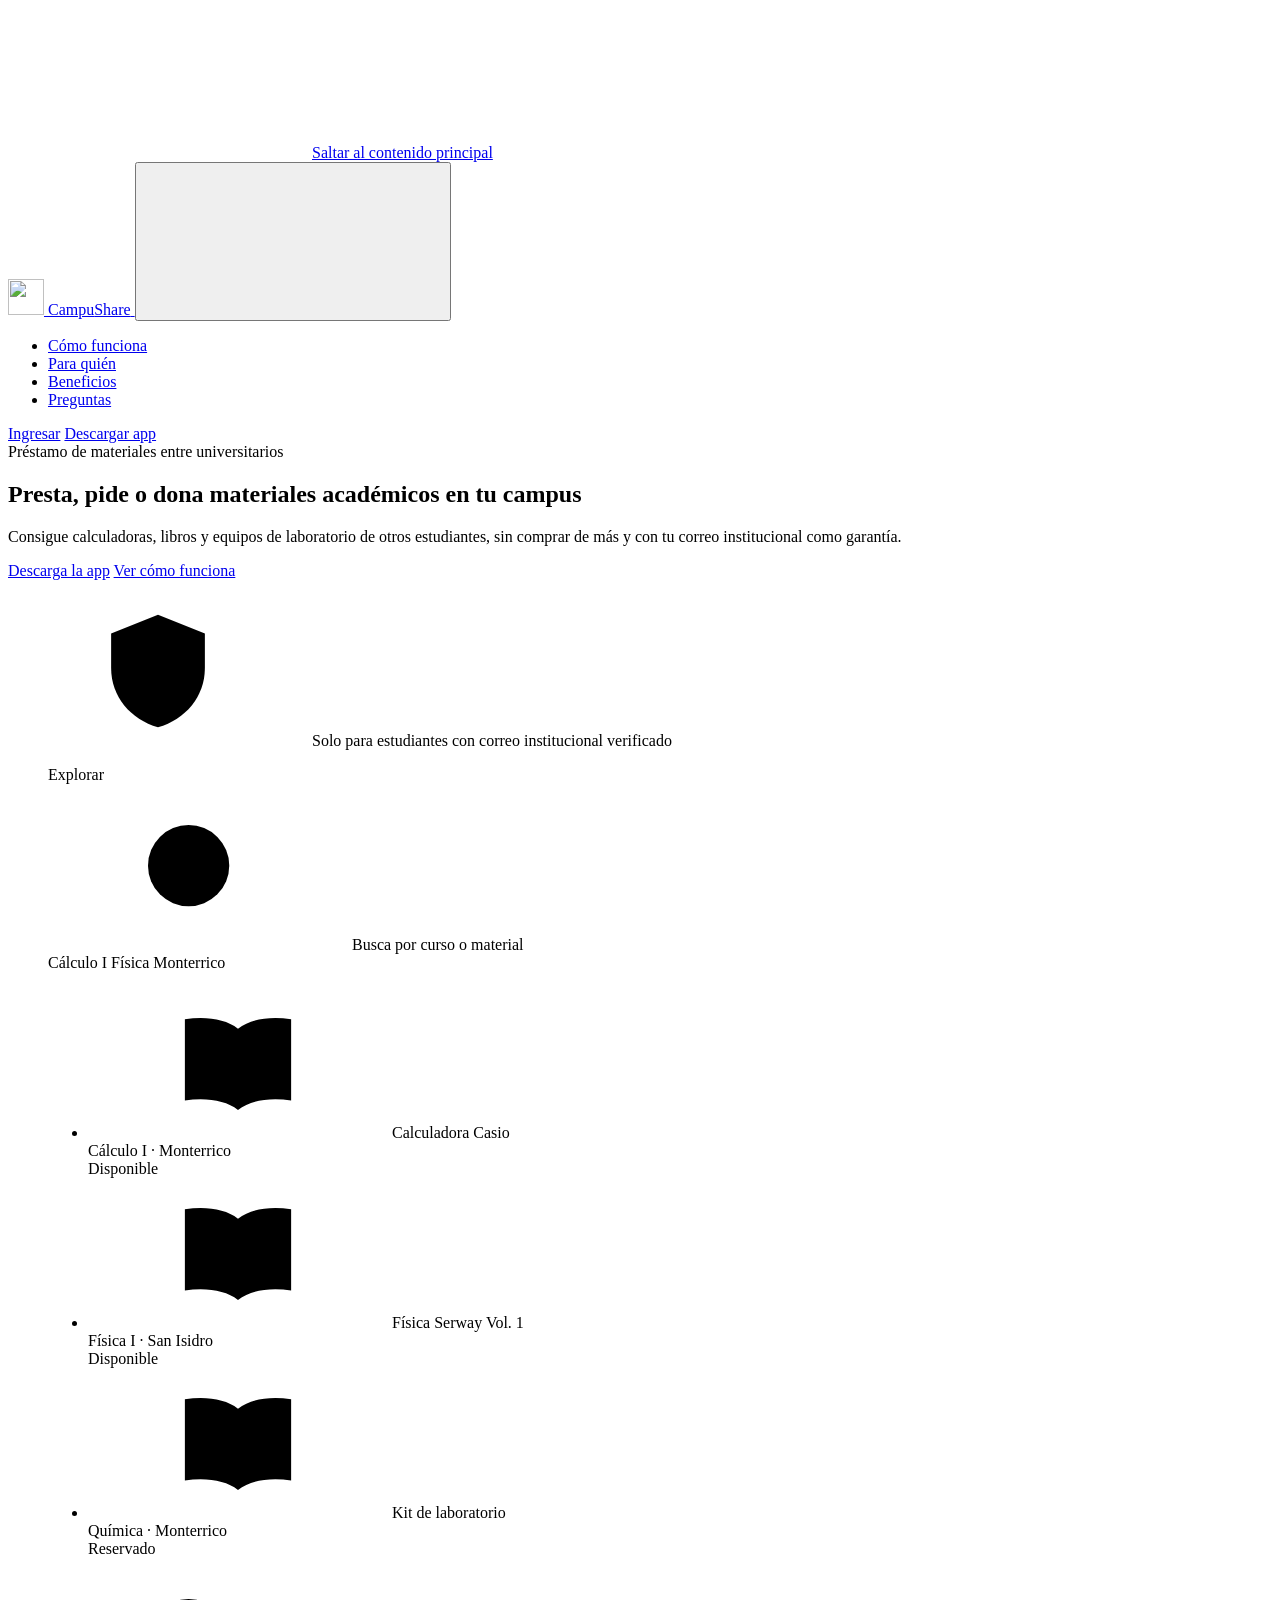
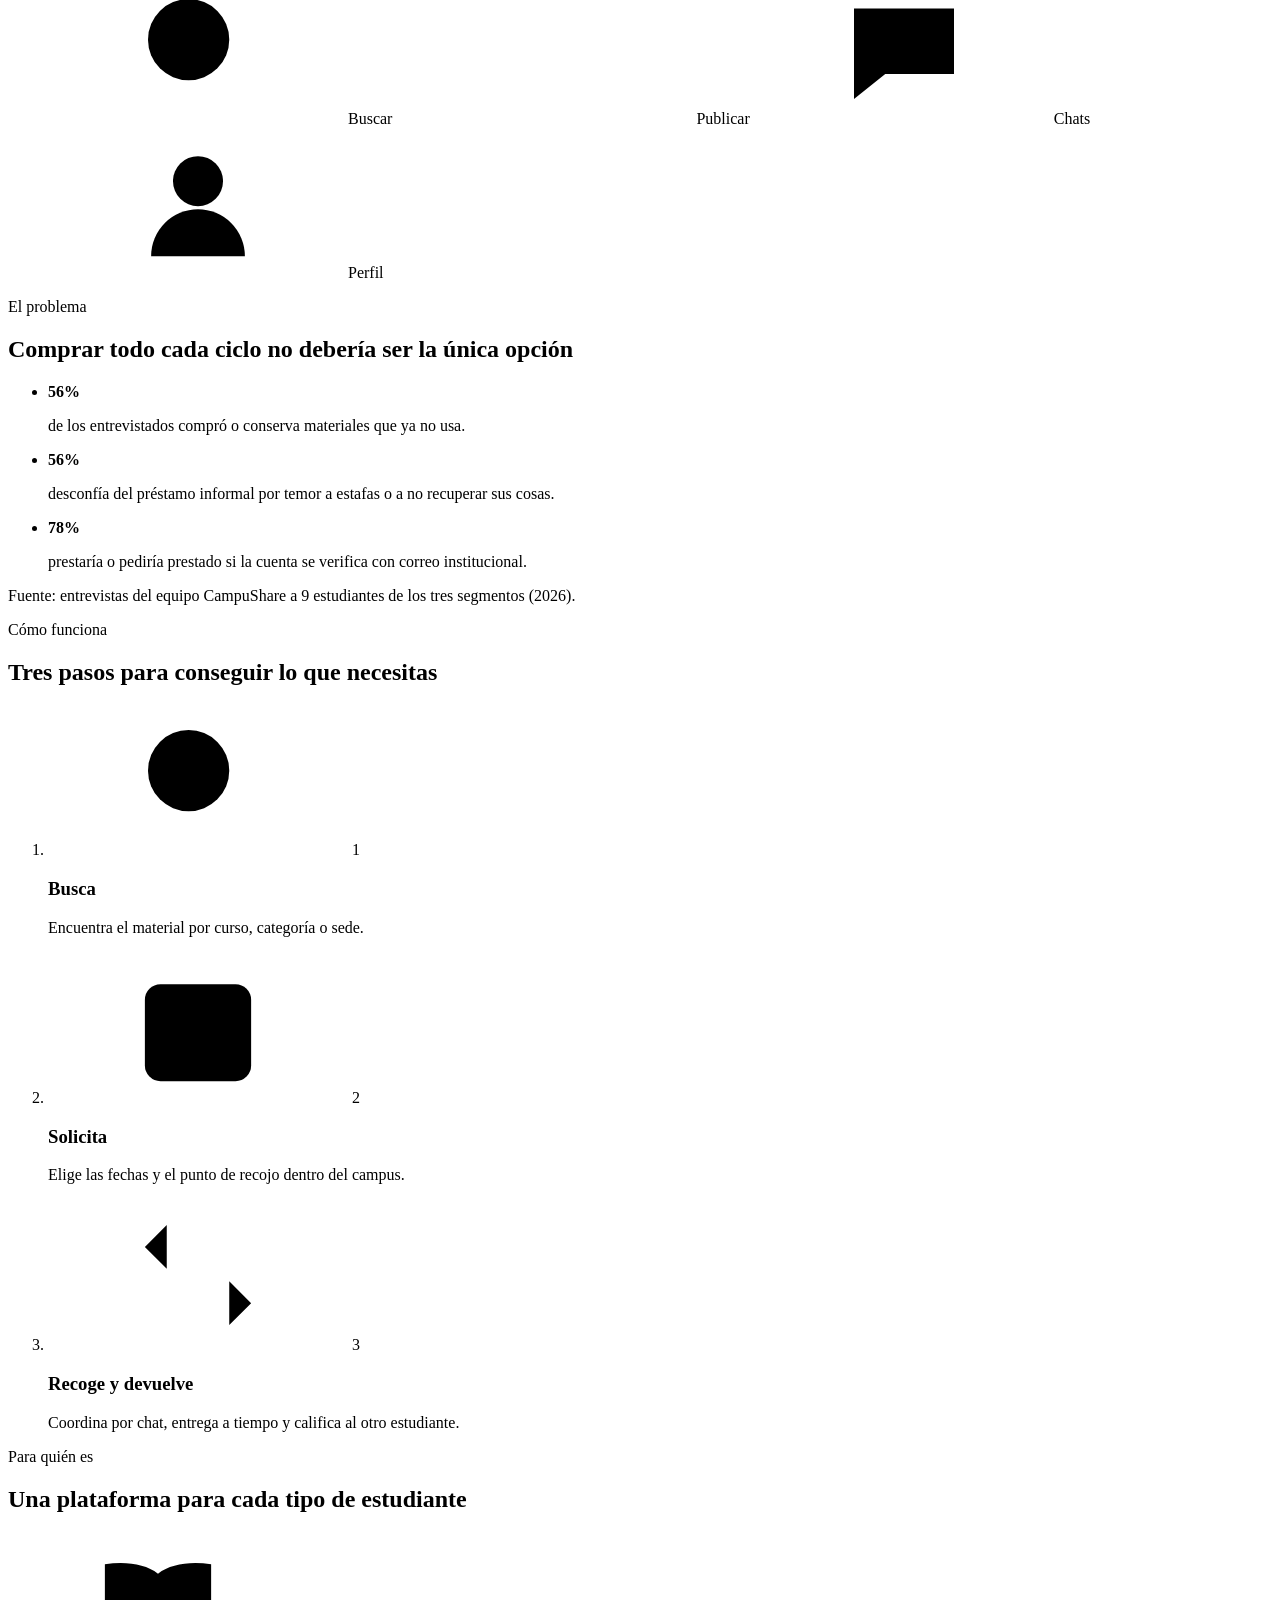
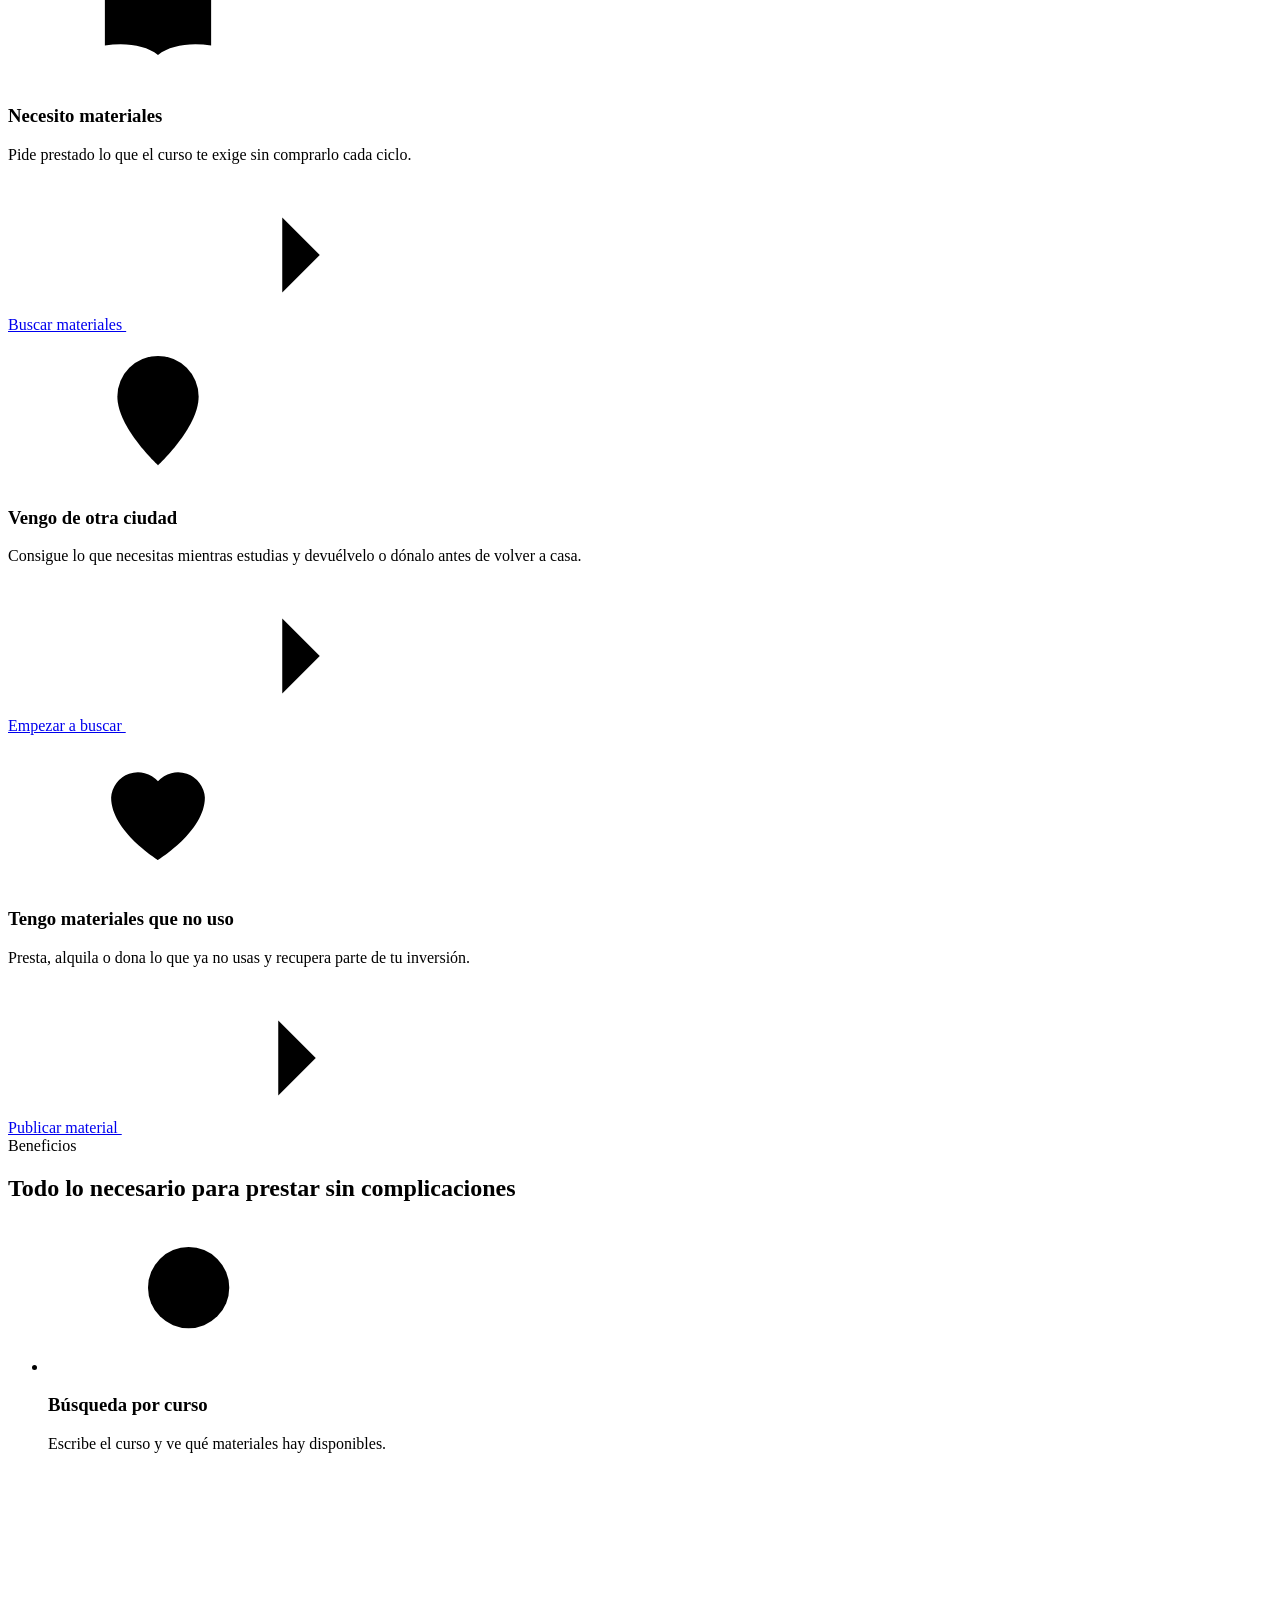
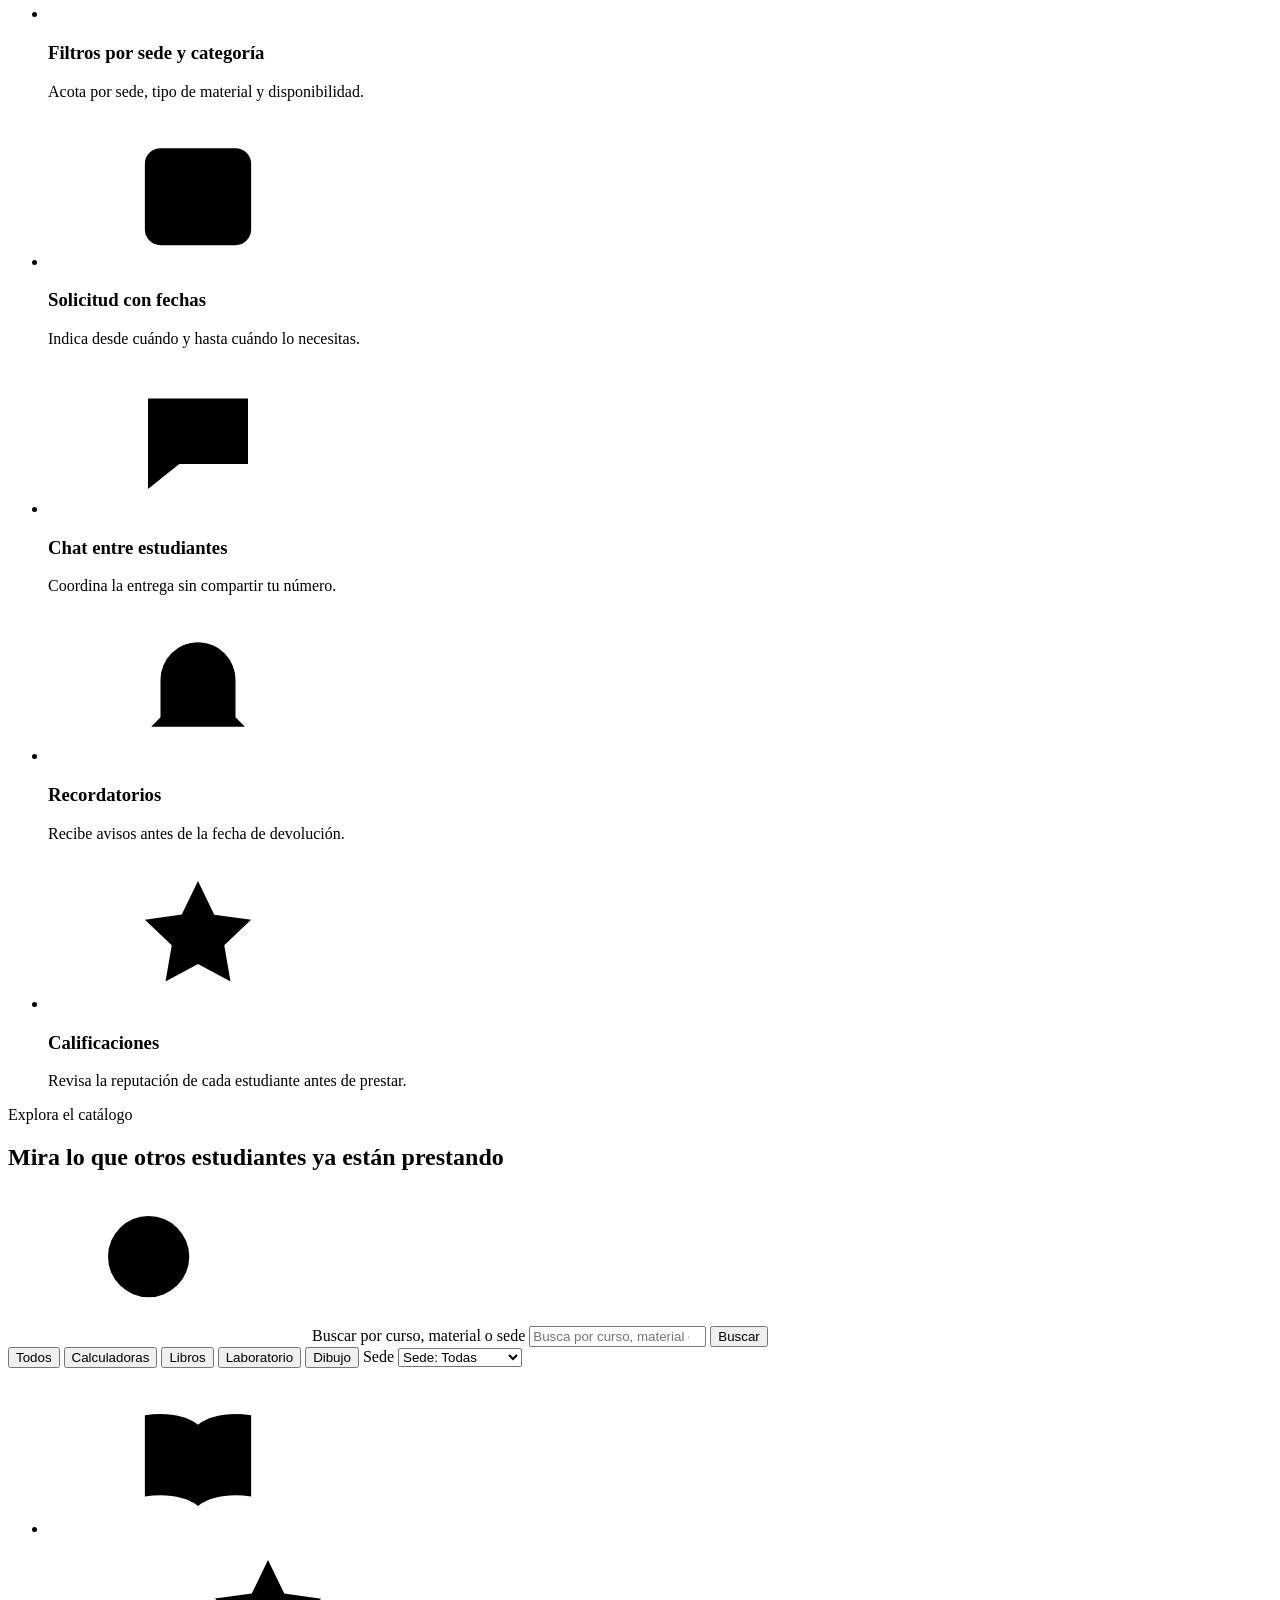
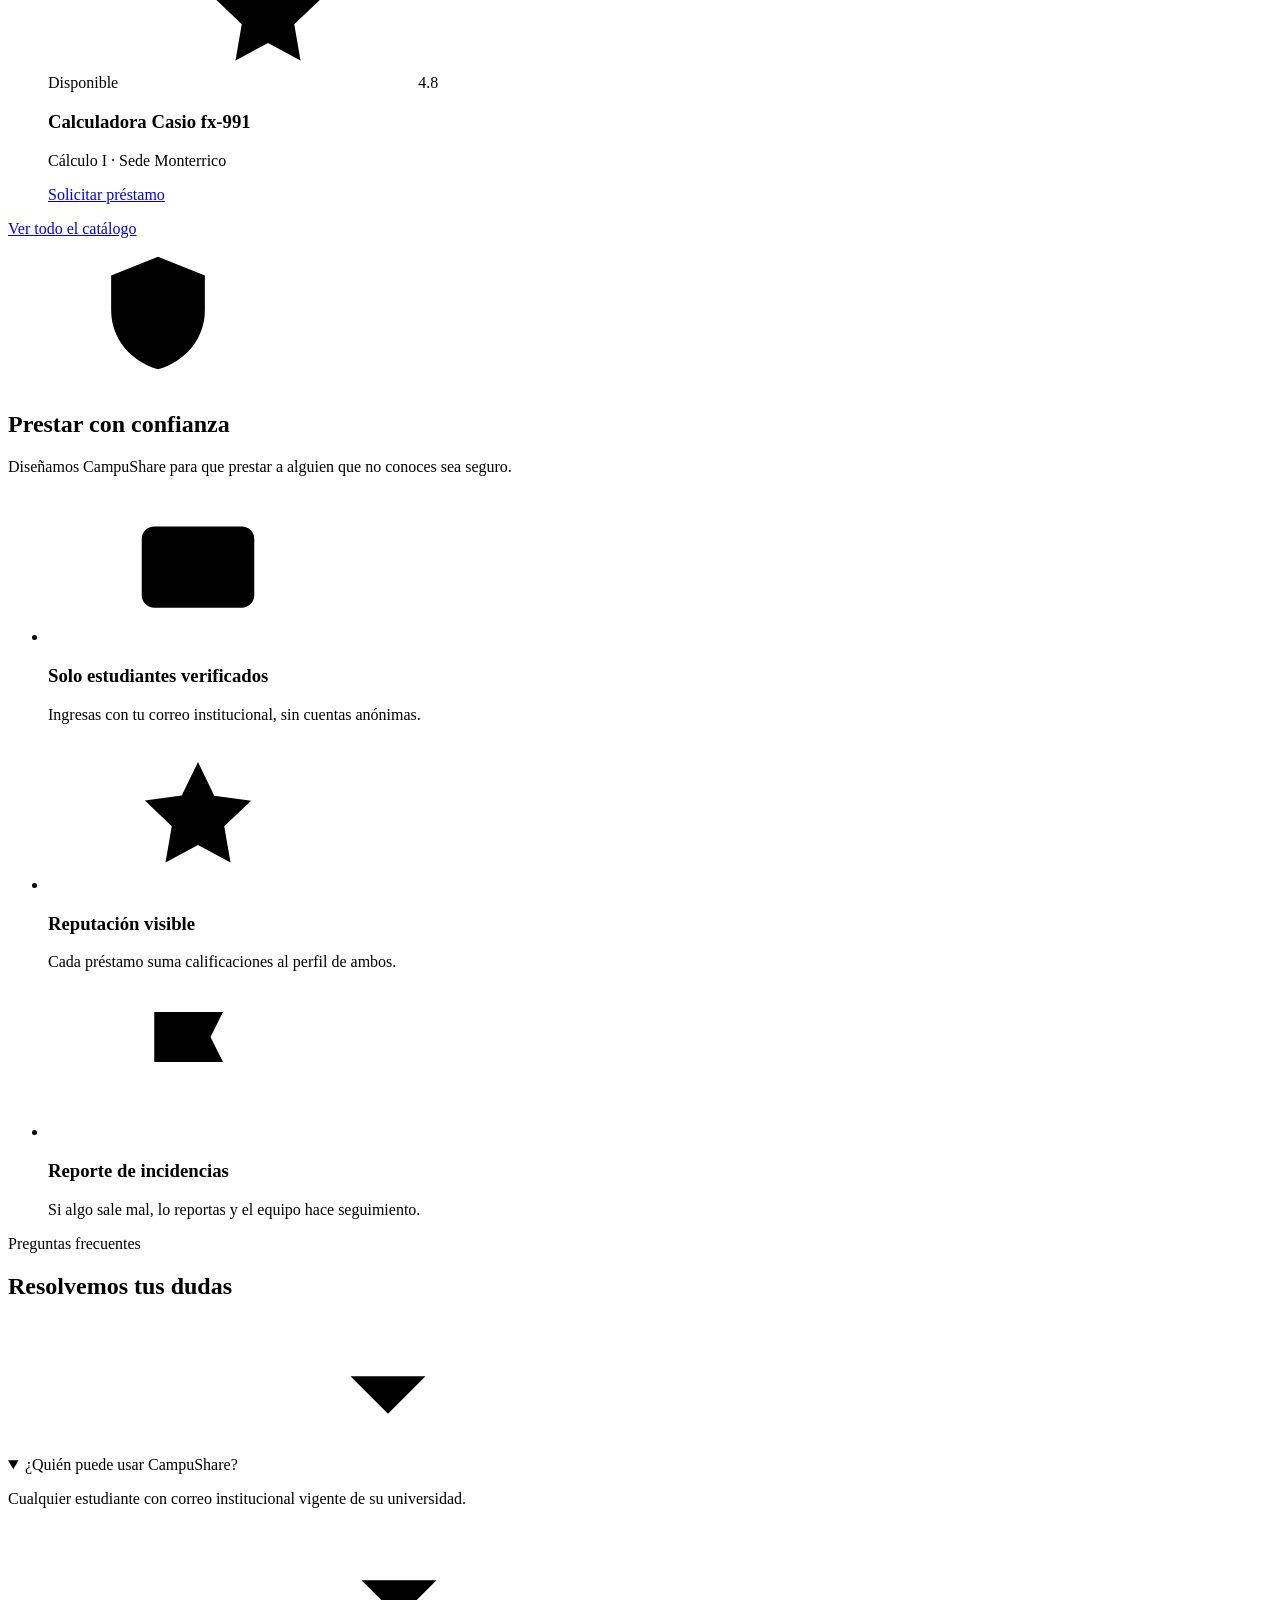
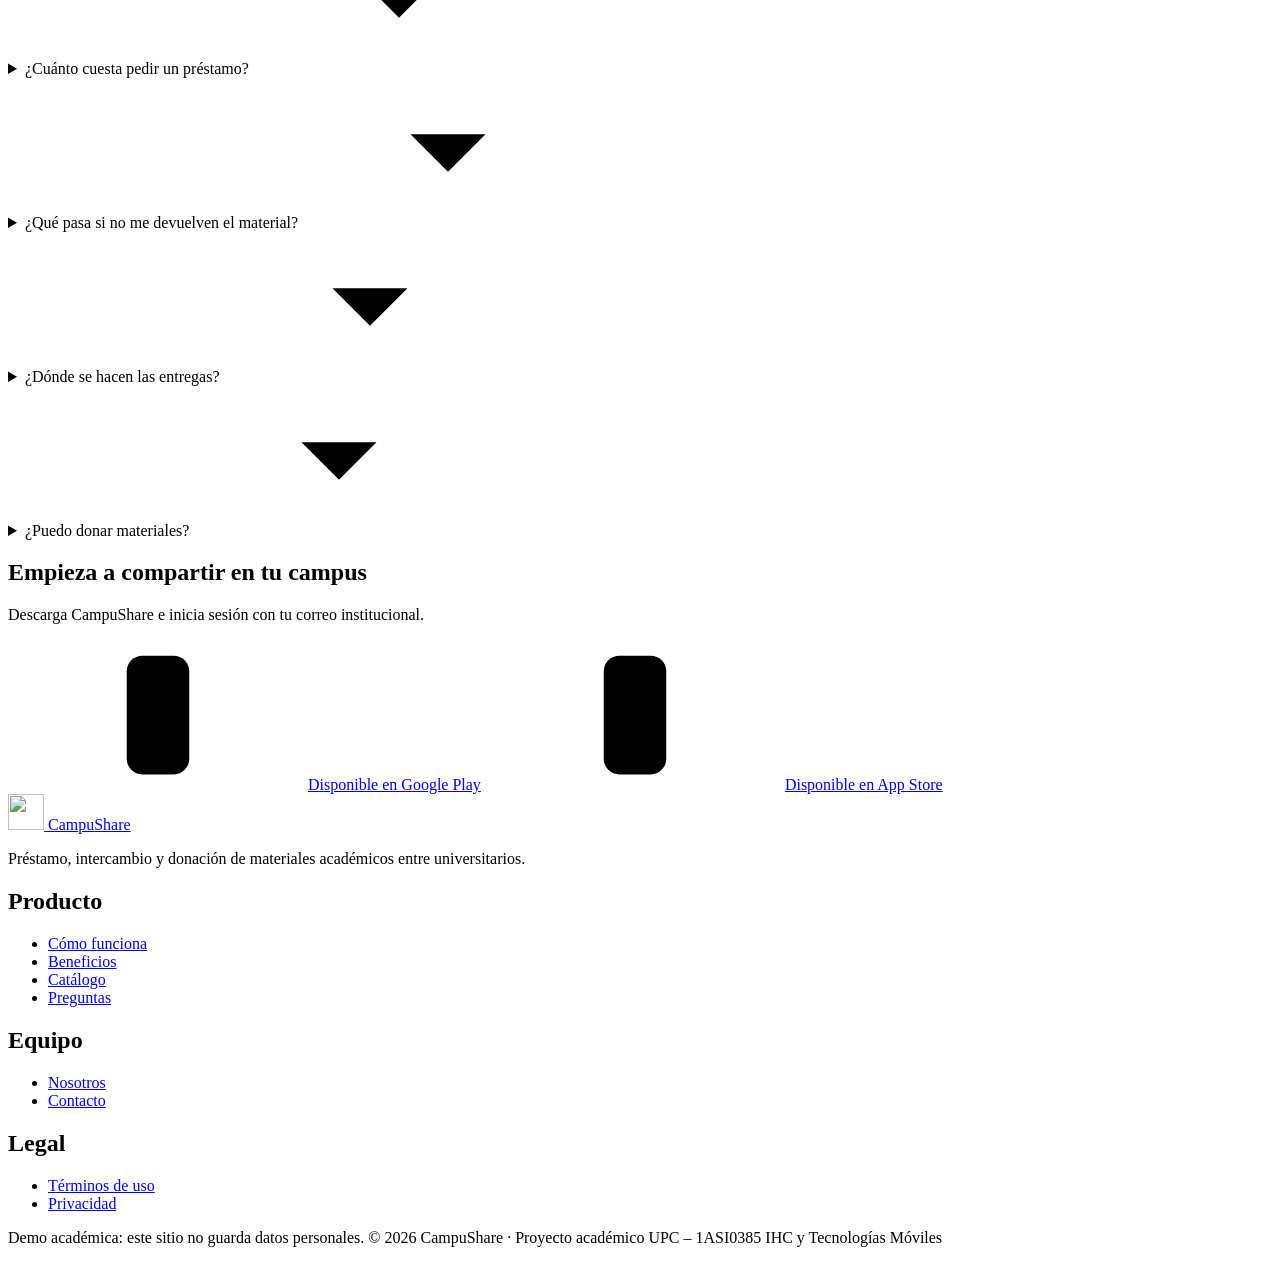
==== index.html @ 2ea63521 "Add files via upload" ====
<!DOCTYPE html>
<html lang="es">
<head>
  <meta charset="UTF-8">
  <meta name="viewport" content="width=device-width, initial-scale=1.0">
  <meta name="description" content="CampuShare: presta, pide o dona materiales académicos entre estudiantes de tu universidad con tu correo institucional como garantía.">
  <meta name="keywords" content="CampuShare, préstamo de materiales, estudiantes, universidad, calculadora, libros, laboratorio">
  <title>CampuShare | Presta, pide o dona materiales en tu campus</title>
  <link rel="icon" type="image/svg+xml" href="assets/img/favicon.svg">
  <link rel="preconnect" href="https://fonts.googleapis.com">
  <link rel="preconnect" href="https://fonts.gstatic.com" crossorigin>
  <link href="https://fonts.googleapis.com/css2?family=Inter:wght@400;500;600&family=Plus+Jakarta+Sans:wght@600;700&family=Poppins:wght@600&display=swap" rel="stylesheet">
  <link rel="stylesheet" href="assets/css/styles.css">
</head>
<body>
  <!-- icons:start --><svg class="icon-sprite" xmlns="http://www.w3.org/2000/svg" aria-hidden="true" focusable="false" fill="none" stroke="currentColor" stroke-width="2" stroke-linecap="round" stroke-linejoin="round"><symbol id="i-search" viewBox="0 0 24 24"><circle cx="10.5" cy="10.5" r="6.5"/><path d="M15.5 15.5 21 21"/></symbol><symbol id="i-filter" viewBox="0 0 24 24"><path d="M4 6h16M7 12h10M10 18h4"/></symbol><symbol id="i-calendar" viewBox="0 0 24 24"><rect x="3.5" y="5" width="17" height="15.5" rx="2.5"/><path d="M3.5 10h17M8 3v4M16 3v4"/></symbol><symbol id="i-chat" viewBox="0 0 24 24"><path d="M4 5.5h16v10.5H9l-5 4z"/></symbol><symbol id="i-bell" viewBox="0 0 24 24"><path d="M6 17V11a6 6 0 0 1 12 0v6l1.5 1.5h-15z"/><path d="M10 21h4"/></symbol><symbol id="i-star" viewBox="0 0 24 24"><path d="M12 3.5l2.6 5.4 5.9.8-4.3 4.1 1 5.8L12 16.8l-5.2 2.8 1-5.8-4.3-4.1 5.9-.8z"/></symbol><symbol id="i-shield" viewBox="0 0 24 24"><path d="M12 3l7.5 3v5.5c0 4.6-3.1 8.2-7.5 9.5-4.4-1.3-7.5-4.9-7.5-9.5V6z"/><path d="M8.5 12l2.5 2.5 4.5-5"/></symbol><symbol id="i-pin" viewBox="0 0 24 24"><path d="M12 21s-6.5-6-6.5-11a6.5 6.5 0 0 1 13 0c0 5-6.5 11-6.5 11z"/><circle cx="12" cy="10" r="2.3"/></symbol><symbol id="i-book" viewBox="0 0 24 24"><path d="M12 6.5C10 5 7 4.5 3.5 5v13c3.5-.5 6.5 0 8.5 1.5 2-1.5 5-2 8.5-1.5V5C17 4.5 14 5 12 6.5z"/><path d="M12 6.5v13"/></symbol><symbol id="i-chevron" viewBox="0 0 24 24"><path d="M6 9l6 6 6-6"/></symbol><symbol id="i-chevron-right" viewBox="0 0 24 24"><path d="M9 6l6 6-6 6"/></symbol><symbol id="i-menu" viewBox="0 0 24 24"><path d="M4 7h16M4 12h16M4 17h16"/></symbol><symbol id="i-plus" viewBox="0 0 24 24"><path d="M12 5v14M5 12h14"/></symbol><symbol id="i-user" viewBox="0 0 24 24"><circle cx="12" cy="8.5" r="4"/><path d="M4.5 20.5a7.5 7.5 0 0 1 15 0"/></symbol><symbol id="i-mail" viewBox="0 0 24 24"><rect x="3" y="5.5" width="18" height="13" rx="2"/><path d="M3.5 7l8.5 6 8.5-6"/></symbol><symbol id="i-flag" viewBox="0 0 24 24"><path d="M5 21V4M5 4h11l-2 4 2 4H5"/></symbol><symbol id="i-swap" viewBox="0 0 24 24"><path d="M7 4 3.5 7.5 7 11M3.5 7.5H17M17 13l3.5 3.5L17 20M20.5 16.5H7"/></symbol><symbol id="i-heart" viewBox="0 0 24 24"><path d="M12 20s-7.5-4.6-7.5-10A4.3 4.3 0 0 1 12 7.4 4.3 4.3 0 0 1 19.5 10c0 5.4-7.5 10-7.5 10z"/></symbol><symbol id="i-arrow" viewBox="0 0 24 24"><path d="M5 12h14M13 6l6 6-6 6"/></symbol><symbol id="i-check" viewBox="0 0 24 24"><path d="M5 12.5l4.5 4.5L19 7.5"/></symbol><symbol id="i-close" viewBox="0 0 24 24"><path d="M6 6l12 12M18 6L6 18"/></symbol><symbol id="i-send" viewBox="0 0 24 24"><path d="M4.5 12 20 4.5 15.5 19.5 12 13z"/><path d="M12 13 20 4.5"/></symbol><symbol id="i-camera" viewBox="0 0 24 24"><rect x="3" y="7" width="18" height="13" rx="2.5"/><circle cx="12" cy="13.5" r="3.5"/><path d="M8.5 7 10 4.5h4L15.5 7"/></symbol><symbol id="i-clock" viewBox="0 0 24 24"><circle cx="12" cy="12" r="8.5"/><path d="M12 7.5V12l3 2"/></symbol><symbol id="i-info" viewBox="0 0 24 24"><circle cx="12" cy="12" r="8.5"/><path d="M12 11v5M12 8h.01"/></symbol><symbol id="i-block" viewBox="0 0 24 24"><circle cx="12" cy="12" r="8.5"/><path d="M6 6l12 12"/></symbol><symbol id="i-edit" viewBox="0 0 24 24"><path d="M5 19h3.5L18.5 9 15 5.5 5 15.5z"/></symbol><symbol id="i-pause" viewBox="0 0 24 24"><path d="M9 6v12M15 6v12"/></symbol><symbol id="i-play" viewBox="0 0 24 24"><path d="M8 5.5v13l10-6.5z"/></symbol><symbol id="i-trash" viewBox="0 0 24 24"><path d="M5 7h14M10 7V5h4v2M7 7l1 12h8l1-12"/></symbol><symbol id="i-key" viewBox="0 0 24 24"><circle cx="8" cy="12" r="3.5"/><path d="M11.5 12H20M17 12v3"/></symbol><symbol id="i-photo" viewBox="0 0 24 24"><rect x="4" y="5" width="16" height="14" rx="2"/><path d="M4 16l4.5-4.5 4 4 2.5-2.5L20 18"/><circle cx="15.5" cy="9.5" r="1.5"/></symbol><symbol id="i-eye" viewBox="0 0 24 24"><path d="M2.5 12S6 5.5 12 5.5 21.5 12 21.5 12 18 18.5 12 18.5 2.5 12 2.5 12z"/><circle cx="12" cy="12" r="3"/></symbol><symbol id="i-back" viewBox="0 0 24 24"><path d="M19 12H5M11 6l-6 6 6 6"/></symbol><symbol id="i-lock" viewBox="0 0 24 24"><rect x="5" y="10.5" width="14" height="10" rx="2"/><path d="M8 10.5V8a4 4 0 0 1 8 0v2.5"/></symbol><symbol id="i-alert" viewBox="0 0 24 24"><circle cx="12" cy="12" r="8.5"/><path d="M12 7.5v5.5M12 16.2h.01"/></symbol><symbol id="i-logout" viewBox="0 0 24 24"><path d="M10 5H5v14h5M14 8l4 4-4 4M18 12H9"/></symbol><symbol id="i-phone" viewBox="0 0 24 24"><rect x="7" y="2.5" width="10" height="19" rx="2.5"/><path d="M11 18.5h2"/></symbol><symbol id="i-home" viewBox="0 0 24 24"><path d="M4 11 12 4.5 20 11v9h-5.5v-5.5h-5V20H4z"/></symbol></svg><!-- icons:end -->
  <a class="skip-link" href="#main-content">Saltar al contenido principal</a>

  <!-- 01 Header / Navigation -->
  <header class="site-header">
    <div class="container site-header__inner">
      <a class="logo" href="index.html" aria-label="CampuShare, ir al inicio">
        <img src="assets/img/isotipo.svg" alt="" width="36" height="36">
        <span>Campu<span class="logo__accent">Share</span></span>
      </a>

      <button class="menu-toggle" type="button" aria-expanded="false" aria-controls="site-nav" aria-label="Abrir menú de navegación">
        <svg class="icon" aria-hidden="true"><use href="#i-menu"></use></svg>
      </button>

      <nav class="site-nav" id="site-nav" aria-label="Navegación principal">
        <ul class="site-nav__list">
          <li><a class="site-nav__link" href="#how-it-works">Cómo funciona</a></li>
          <li><a class="site-nav__link" href="#audience">Para quién</a></li>
          <li><a class="site-nav__link" href="#benefits">Beneficios</a></li>
          <li><a class="site-nav__link" href="#faq">Preguntas</a></li>
        </ul>
        <div class="site-nav__actions">
          <a class="btn btn--ghost" href="login.html">Ingresar</a>
          <a class="btn btn--cta" href="#download">Descargar app</a>
        </div>
      </nav>
    </div>
  </header>

  <main id="main-content">
    <!-- 02 Hero / Value proposition -->
    <section class="hero" aria-labelledby="hero-title">
      <div class="container hero__inner">
        <div class="hero__content">
          <span class="eyebrow eyebrow--pill">Préstamo de materiales entre universitarios</span>
          <h1 class="hero__title" id="hero-title">Presta, pide o dona materiales académicos en tu campus</h1>
          <p class="hero__lead">Consigue calculadoras, libros y equipos de laboratorio de otros estudiantes, sin comprar de más y con tu correo institucional como garantía.</p>
          <div class="hero__actions">
            <a class="btn btn--cta btn--lg" href="#download">Descarga la app</a>
            <a class="btn btn--secondary btn--lg" href="#how-it-works">Ver cómo funciona</a>
          </div>
          <p class="hero__note">
            <svg class="icon" aria-hidden="true"><use href="#i-shield"></use></svg>
            Solo para estudiantes con correo institucional verificado
          </p>
        </div>

        <div class="hero__visual">
          <figure class="phone" aria-label="Vista previa de la pantalla Explorar de la app CampuShare">
            <div class="phone__screen">
              <p class="phone__title">Explorar</p>
              <div class="phone__search">
                <svg class="icon" aria-hidden="true"><use href="#i-search"></use></svg>
                Busca por curso o material
              </div>
              <div class="phone__chips" aria-hidden="true">
                <span class="phone__chip phone__chip--active">Cálculo I</span>
                <span class="phone__chip">Física</span>
                <span class="phone__chip">Monterrico</span>
              </div>
              <ul class="phone__list">
                <li class="phone__item">
                  <span class="phone__thumb"><svg class="icon" aria-hidden="true"><use href="#i-book"></use></svg></span>
                  <span>
                    <span class="phone__item-title">Calculadora Casio</span><br>
                    <span class="phone__item-meta">Cálculo I · Monterrico</span><br>
                    <span class="badge badge--ok">Disponible</span>
                  </span>
                </li>
                <li class="phone__item">
                  <span class="phone__thumb"><svg class="icon" aria-hidden="true"><use href="#i-book"></use></svg></span>
                  <span>
                    <span class="phone__item-title">Física Serway Vol. 1</span><br>
                    <span class="phone__item-meta">Física I · San Isidro</span><br>
                    <span class="badge badge--ok">Disponible</span>
                  </span>
                </li>
                <li class="phone__item">
                  <span class="phone__thumb"><svg class="icon" aria-hidden="true"><use href="#i-book"></use></svg></span>
                  <span>
                    <span class="phone__item-title">Kit de laboratorio</span><br>
                    <span class="phone__item-meta">Química · Monterrico</span><br>
                    <span class="badge badge--warn">Reservado</span>
                  </span>
                </li>
              </ul>
              <div class="phone__tabbar" aria-hidden="true">
                <span class="phone__tab phone__tab--active"><svg class="icon"><use href="#i-search"></use></svg>Buscar</span>
                <span class="phone__tab"><svg class="icon"><use href="#i-plus"></use></svg>Publicar</span>
                <span class="phone__tab"><svg class="icon"><use href="#i-chat"></use></svg>Chats</span>
                <span class="phone__tab"><svg class="icon"><use href="#i-user"></use></svg>Perfil</span>
              </div>
            </div>
          </figure>
        </div>
      </div>
    </section>

    <!-- 03 Problem / Data -->
    <section class="section" aria-labelledby="problem-title">
      <div class="container">
        <div class="section__header">
          <span class="eyebrow">El problema</span>
          <h2 class="section__title" id="problem-title">Comprar todo cada ciclo no debería ser la única opción</h2>
        </div>
        <ul class="stats">
          <li class="stat">
            <strong class="stat__value">56%</strong>
            <p class="stat__text">de los entrevistados compró o conserva materiales que ya no usa.</p>
          </li>
          <li class="stat">
            <strong class="stat__value">56%</strong>
            <p class="stat__text">desconfía del préstamo informal por temor a estafas o a no recuperar sus cosas.</p>
          </li>
          <li class="stat">
            <strong class="stat__value">78%</strong>
            <p class="stat__text">prestaría o pediría prestado si la cuenta se verifica con correo institucional.</p>
          </li>
        </ul>
        <p class="source-note">Fuente: entrevistas del equipo CampuShare a 9 estudiantes de los tres segmentos (2026).</p>
      </div>
    </section>

    <!-- 04 How it works / Steps -->
    <section class="section" id="how-it-works" aria-labelledby="steps-title">
      <div class="container">
        <div class="section__header section__header--center">
          <span class="eyebrow">Cómo funciona</span>
          <h2 class="section__title" id="steps-title">Tres pasos para conseguir lo que necesitas</h2>
        </div>
        <ol class="steps">
          <li class="step">
            <div class="step__icon">
              <svg class="icon" aria-hidden="true"><use href="#i-search"></use></svg>
              <span class="step__number" aria-hidden="true">1</span>
            </div>
            <h3 class="step__title">Busca</h3>
            <p class="step__text">Encuentra el material por curso, categoría o sede.</p>
          </li>
          <li class="step">
            <div class="step__icon">
              <svg class="icon" aria-hidden="true"><use href="#i-calendar"></use></svg>
              <span class="step__number" aria-hidden="true">2</span>
            </div>
            <h3 class="step__title">Solicita</h3>
            <p class="step__text">Elige las fechas y el punto de recojo dentro del campus.</p>
          </li>
          <li class="step">
            <div class="step__icon">
              <svg class="icon" aria-hidden="true"><use href="#i-swap"></use></svg>
              <span class="step__number" aria-hidden="true">3</span>
            </div>
            <h3 class="step__title">Recoge y devuelve</h3>
            <p class="step__text">Coordina por chat, entrega a tiempo y califica al otro estudiante.</p>
          </li>
        </ol>
      </div>
    </section>

    <!-- 05 Audience / Segments -->
    <section class="section" id="audience" aria-labelledby="audience-title">
      <div class="container">
        <div class="section__header">
          <span class="eyebrow">Para quién es</span>
          <h2 class="section__title" id="audience-title">Una plataforma para cada tipo de estudiante</h2>
        </div>
        <div class="segments">
          <article class="segment">
            <span class="segment__icon"><svg class="icon" aria-hidden="true"><use href="#i-book"></use></svg></span>
            <h3 class="segment__title">Necesito materiales</h3>
            <p class="segment__text">Pide prestado lo que el curso te exige sin comprarlo cada ciclo.</p>
            <a class="text-link" href="app.html#catalog">Buscar materiales <svg class="icon" aria-hidden="true"><use href="#i-arrow"></use></svg></a>
          </article>
          <article class="segment">
            <span class="segment__icon"><svg class="icon" aria-hidden="true"><use href="#i-pin"></use></svg></span>
            <h3 class="segment__title">Vengo de otra ciudad</h3>
            <p class="segment__text">Consigue lo que necesitas mientras estudias y devuélvelo o dónalo antes de volver a casa.</p>
            <a class="text-link" href="app.html#catalog">Empezar a buscar <svg class="icon" aria-hidden="true"><use href="#i-arrow"></use></svg></a>
          </article>
          <article class="segment">
            <span class="segment__icon"><svg class="icon" aria-hidden="true"><use href="#i-heart"></use></svg></span>
            <h3 class="segment__title">Tengo materiales que no uso</h3>
            <p class="segment__text">Presta, alquila o dona lo que ya no usas y recupera parte de tu inversión.</p>
            <a class="text-link" href="app.html#publish">Publicar material <svg class="icon" aria-hidden="true"><use href="#i-arrow"></use></svg></a>
          </article>
        </div>
      </div>
    </section>

    <!-- 06 Benefits / Features -->
    <section class="section section--alt" id="benefits" aria-labelledby="benefits-title">
      <div class="container">
        <div class="section__header">
          <span class="eyebrow">Beneficios</span>
          <h2 class="section__title" id="benefits-title">Todo lo necesario para prestar sin complicaciones</h2>
        </div>
        <ul class="features">
          <li class="feature">
            <svg class="icon feature__icon" aria-hidden="true"><use href="#i-search"></use></svg>
            <div>
              <h3 class="feature__title">Búsqueda por curso</h3>
              <p class="feature__text">Escribe el curso y ve qué materiales hay disponibles.</p>
            </div>
          </li>
          <li class="feature">
            <svg class="icon feature__icon" aria-hidden="true"><use href="#i-filter"></use></svg>
            <div>
              <h3 class="feature__title">Filtros por sede y categoría</h3>
              <p class="feature__text">Acota por sede, tipo de material y disponibilidad.</p>
            </div>
          </li>
          <li class="feature">
            <svg class="icon feature__icon" aria-hidden="true"><use href="#i-calendar"></use></svg>
            <div>
              <h3 class="feature__title">Solicitud con fechas</h3>
              <p class="feature__text">Indica desde cuándo y hasta cuándo lo necesitas.</p>
            </div>
          </li>
          <li class="feature">
            <svg class="icon feature__icon" aria-hidden="true"><use href="#i-chat"></use></svg>
            <div>
              <h3 class="feature__title">Chat entre estudiantes</h3>
              <p class="feature__text">Coordina la entrega sin compartir tu número.</p>
            </div>
          </li>
          <li class="feature">
            <svg class="icon feature__icon" aria-hidden="true"><use href="#i-bell"></use></svg>
            <div>
              <h3 class="feature__title">Recordatorios</h3>
              <p class="feature__text">Recibe avisos antes de la fecha de devolución.</p>
            </div>
          </li>
          <li class="feature">
            <svg class="icon feature__icon" aria-hidden="true"><use href="#i-star"></use></svg>
            <div>
              <h3 class="feature__title">Calificaciones</h3>
              <p class="feature__text">Revisa la reputación de cada estudiante antes de prestar.</p>
            </div>
          </li>
        </ul>
      </div>
    </section>

    <!-- 07 Catalog preview / Demo -->
    <section class="section" id="catalog" aria-labelledby="catalog-title">
      <div class="container">
        <div class="section__header">
          <span class="eyebrow">Explora el catálogo</span>
          <h2 class="section__title" id="catalog-title">Mira lo que otros estudiantes ya están prestando</h2>
        </div>

        <form class="catalog-preview__toolbar" id="preview-search" role="search" aria-label="Buscar en el catálogo">
          <div class="search-field">
            <svg class="icon" aria-hidden="true"><use href="#i-search"></use></svg>
            <label class="visually-hidden" for="preview-query">Buscar por curso, material o sede</label>
            <input type="search" id="preview-query" name="query" placeholder="Busca por curso, material o sede" autocomplete="off">
            <button class="btn btn--primary" type="submit">Buscar</button>
          </div>
        </form>

        <div class="chip-row" role="group" aria-label="Filtrar por categoría">
          <button class="chip" type="button" data-category="all" aria-pressed="true">Todos</button>
          <button class="chip" type="button" data-category="Calculadoras" aria-pressed="false">Calculadoras</button>
          <button class="chip" type="button" data-category="Libros" aria-pressed="false">Libros</button>
          <button class="chip" type="button" data-category="Laboratorio" aria-pressed="false">Laboratorio</button>
          <button class="chip" type="button" data-category="Dibujo" aria-pressed="false">Dibujo</button>
          <label class="chip-row__end">
            <span class="visually-hidden">Sede</span>
            <select class="select" id="preview-campus">
              <option value="all" selected>Sede: Todas</option>
              <option value="Monterrico">Sede: Monterrico</option>
              <option value="San Isidro">Sede: San Isidro</option>
              <option value="Villa">Sede: Villa</option>
            </select>
          </label>
        </div>

        <p class="visually-hidden" id="preview-status" aria-live="polite"></p>
        <ul class="catalog-grid" id="preview-grid" aria-label="Materiales publicados">
          <!-- Rendered by assets/js/main.js (falls back to these static cards without JavaScript) -->
          <li class="material-card">
            <div class="material-card__media"><svg class="icon" aria-hidden="true"><use href="#i-book"></use></svg></div>
            <div class="material-card__body">
              <div class="material-card__top"><span class="badge badge--ok">Disponible</span><span class="rating"><svg class="icon" aria-hidden="true"><use href="#i-star"></use></svg>4.8</span></div>
              <h3 class="material-card__title">Calculadora Casio fx-991</h3>
              <p class="material-card__meta">Cálculo I · Sede Monterrico</p>
              <div class="material-card__actions"><a class="btn btn--primary btn--sm btn--block" href="login.html">Solicitar préstamo</a></div>
            </div>
          </li>
        </ul>

        <div class="catalog-preview__more">
          <a class="btn btn--secondary" href="app.html#catalog">Ver todo el catálogo</a>
        </div>
      </div>
    </section>

    <!-- 08 Trust / Safety -->
    <section class="section trust" aria-labelledby="trust-title">
      <div class="container">
        <div class="trust__header">
          <svg class="icon" aria-hidden="true"><use href="#i-shield"></use></svg>
          <div>
            <h2 class="section__title" id="trust-title">Prestar con confianza</h2>
            <p class="trust__lead">Diseñamos CampuShare para que prestar a alguien que no conoces sea seguro.</p>
          </div>
        </div>
        <ul class="trust__grid">
          <li class="trust-card">
            <svg class="icon icon--lg" aria-hidden="true"><use href="#i-mail"></use></svg>
            <h3 class="trust-card__title">Solo estudiantes verificados</h3>
            <p class="trust-card__text">Ingresas con tu correo institucional, sin cuentas anónimas.</p>
          </li>
          <li class="trust-card">
            <svg class="icon icon--lg" aria-hidden="true"><use href="#i-star"></use></svg>
            <h3 class="trust-card__title">Reputación visible</h3>
            <p class="trust-card__text">Cada préstamo suma calificaciones al perfil de ambos.</p>
          </li>
          <li class="trust-card">
            <svg class="icon icon--lg" aria-hidden="true"><use href="#i-flag"></use></svg>
            <h3 class="trust-card__title">Reporte de incidencias</h3>
            <p class="trust-card__text">Si algo sale mal, lo reportas y el equipo hace seguimiento.</p>
          </li>
        </ul>
      </div>
    </section>

    <!-- 09 FAQ -->
    <section class="section" id="faq" aria-labelledby="faq-title">
      <div class="container">
        <div class="section__header section__header--center">
          <span class="eyebrow">Preguntas frecuentes</span>
          <h2 class="section__title" id="faq-title">Resolvemos tus dudas</h2>
        </div>
        <div class="faq">
          <details class="faq__item" open>
            <summary class="faq__question">¿Quién puede usar CampuShare?<svg class="icon" aria-hidden="true"><use href="#i-chevron"></use></svg></summary>
            <p class="faq__answer">Cualquier estudiante con correo institucional vigente de su universidad.</p>
          </details>
          <details class="faq__item">
            <summary class="faq__question">¿Cuánto cuesta pedir un préstamo?<svg class="icon" aria-hidden="true"><use href="#i-chevron"></use></svg></summary>
            <p class="faq__answer">Nada. El préstamo y la donación entre estudiantes son gratuitos; solo el alquiler de materiales podría tener un costo acordado por quien lo ofrece.</p>
          </details>
          <details class="faq__item">
            <summary class="faq__question">¿Qué pasa si no me devuelven el material?<svg class="icon" aria-hidden="true"><use href="#i-chevron"></use></svg></summary>
            <p class="faq__answer">Reportas la incidencia desde el trato, puedes bloquear al usuario y el equipo de moderación atiende el caso en menos de 24 horas. La incidencia queda en su historial.</p>
          </details>
          <details class="faq__item">
            <summary class="faq__question">¿Dónde se hacen las entregas?<svg class="icon" aria-hidden="true"><use href="#i-chevron"></use></svg></summary>
            <p class="faq__answer">En puntos seguros y señalizados de tu campus, como la biblioteca o la cafetería, en la franja horaria que coincida con el horario de clases de ambos.</p>
          </details>
          <details class="faq__item">
            <summary class="faq__question">¿Puedo donar materiales?<svg class="icon" aria-hidden="true"><use href="#i-chevron"></use></svg></summary>
            <p class="faq__answer">Sí. Al publicar eliges la modalidad: préstamo, donación o intercambio.</p>
          </details>
        </div>
      </div>
    </section>

    <!-- 10 Final CTA / Download -->
    <section class="section cta-final" id="download" aria-labelledby="download-title">
      <div class="container">
        <h2 class="cta-final__title" id="download-title">Empieza a compartir en tu campus</h2>
        <p class="section__lead">Descarga CampuShare e inicia sesión con tu correo institucional.</p>
        <div class="cta-final__actions">
          <a class="btn btn--cta btn--lg" href="login.html"><svg class="icon" aria-hidden="true"><use href="#i-phone"></use></svg>Disponible en Google Play</a>
          <a class="btn btn--secondary btn--lg" href="login.html"><svg class="icon" aria-hidden="true"><use href="#i-phone"></use></svg>Disponible en App Store</a>
        </div>
      </div>
    </section>
  </main>

  <!-- 11 Footer -->
  <footer class="site-footer">
    <div class="container">
      <div class="site-footer__grid">
        <div class="site-footer__brand">
          <a class="logo logo--light" href="index.html" aria-label="CampuShare, ir al inicio">
            <img src="assets/img/isotipo.svg" alt="" width="36" height="36">
            <span>Campu<span class="logo__accent">Share</span></span>
          </a>
          <p class="site-footer__about">Préstamo, intercambio y donación de materiales académicos entre universitarios.</p>
        </div>
        <nav aria-label="Producto">
          <h2 class="site-footer__title">Producto</h2>
          <ul class="site-footer__links">
            <li><a href="#how-it-works">Cómo funciona</a></li>
            <li><a href="#benefits">Beneficios</a></li>
            <li><a href="#catalog">Catálogo</a></li>
            <li><a href="#faq">Preguntas</a></li>
          </ul>
        </nav>
        <nav aria-label="Equipo">
          <h2 class="site-footer__title">Equipo</h2>
          <ul class="site-footer__links">
            <li><a href="#audience">Nosotros</a></li>
            <li><a href="mailto:contacto@campushare.pe">Contacto</a></li>
          </ul>
        </nav>
        <nav aria-label="Legal">
          <h2 class="site-footer__title">Legal</h2>
          <ul class="site-footer__links">
            <li><a href="#legal">Términos de uso</a></li>
            <li><a href="#legal">Privacidad</a></li>
          </ul>
        </nav>
      </div>
      <p class="site-footer__bottom" id="legal">Demo académica: este sitio no guarda datos personales. © 2026 CampuShare · Proyecto académico UPC – 1ASI0385 IHC y Tecnologías Móviles</p>
    </div>
  </footer>

  <div class="toast-region" id="toast-region" role="status" aria-live="polite"></div>
  <script src="assets/js/data.js"></script>
  <script src="assets/js/main.js"></script>
</body>
</html>
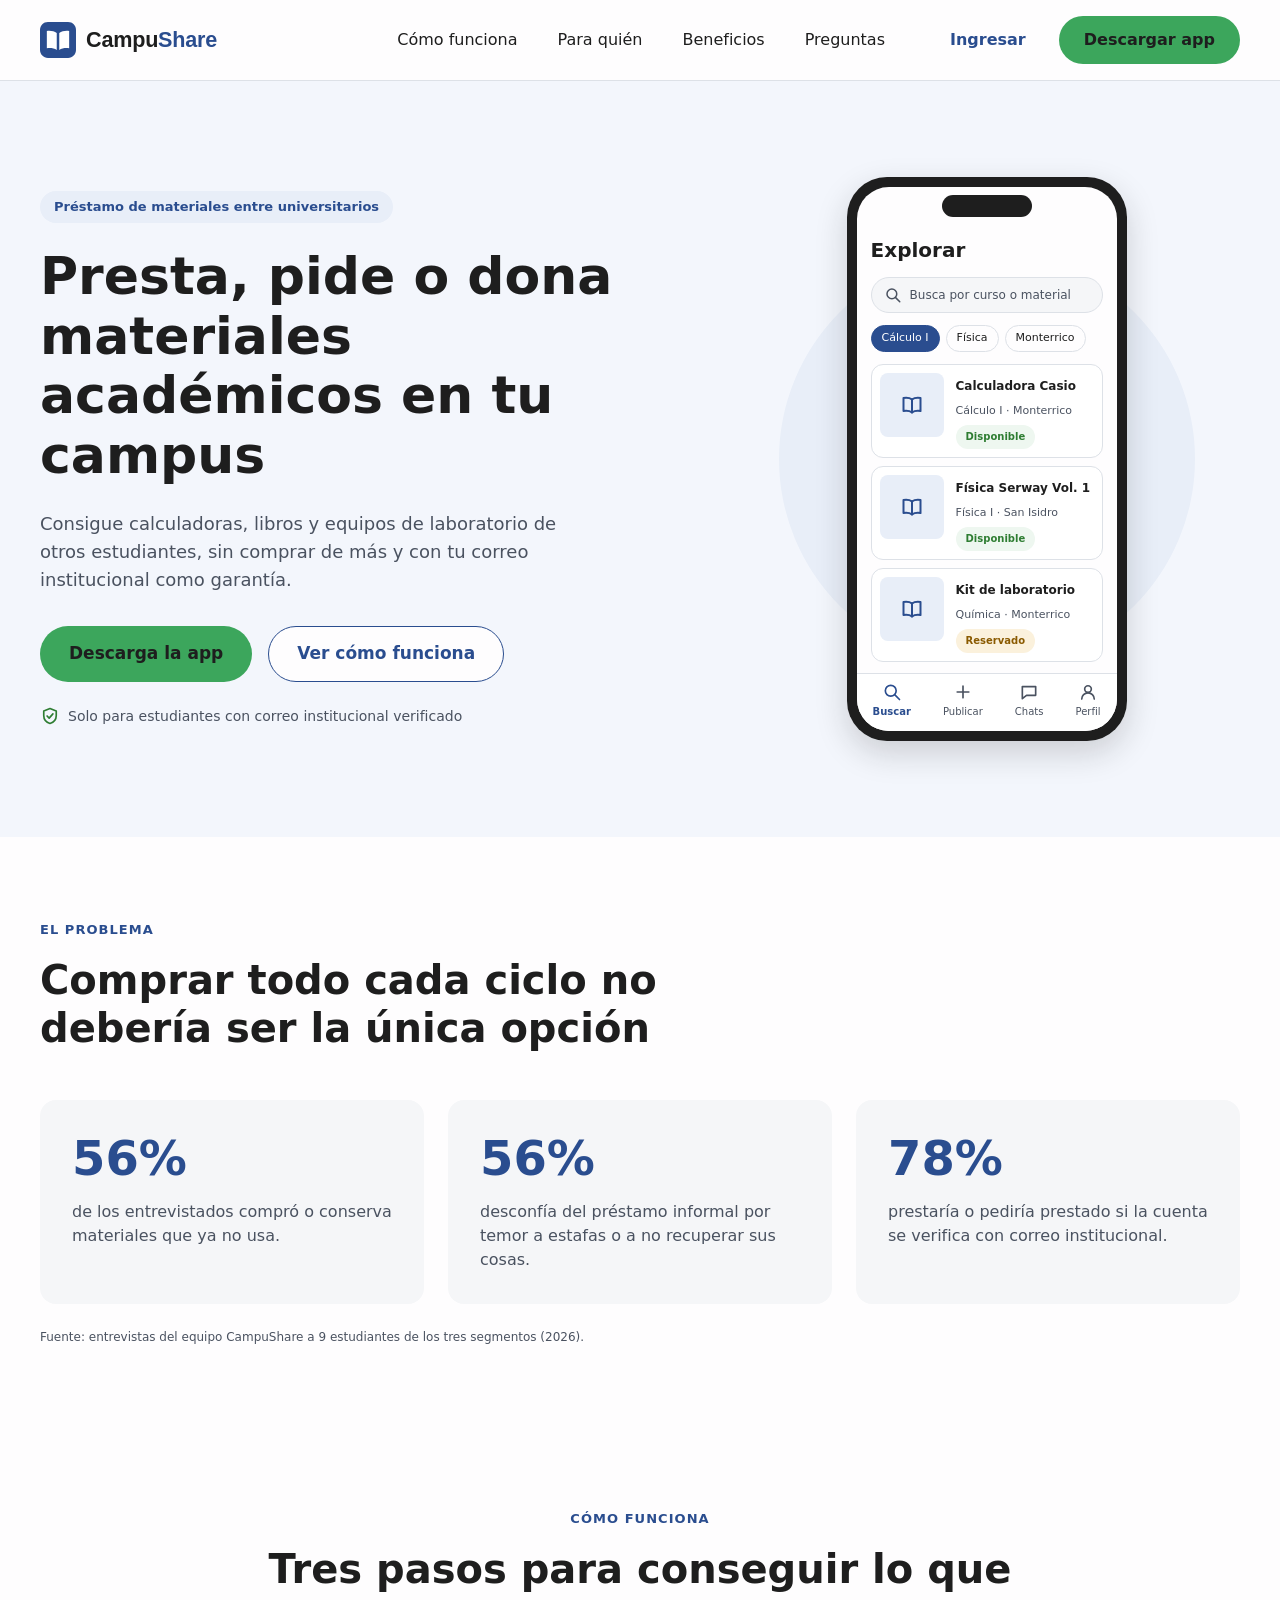
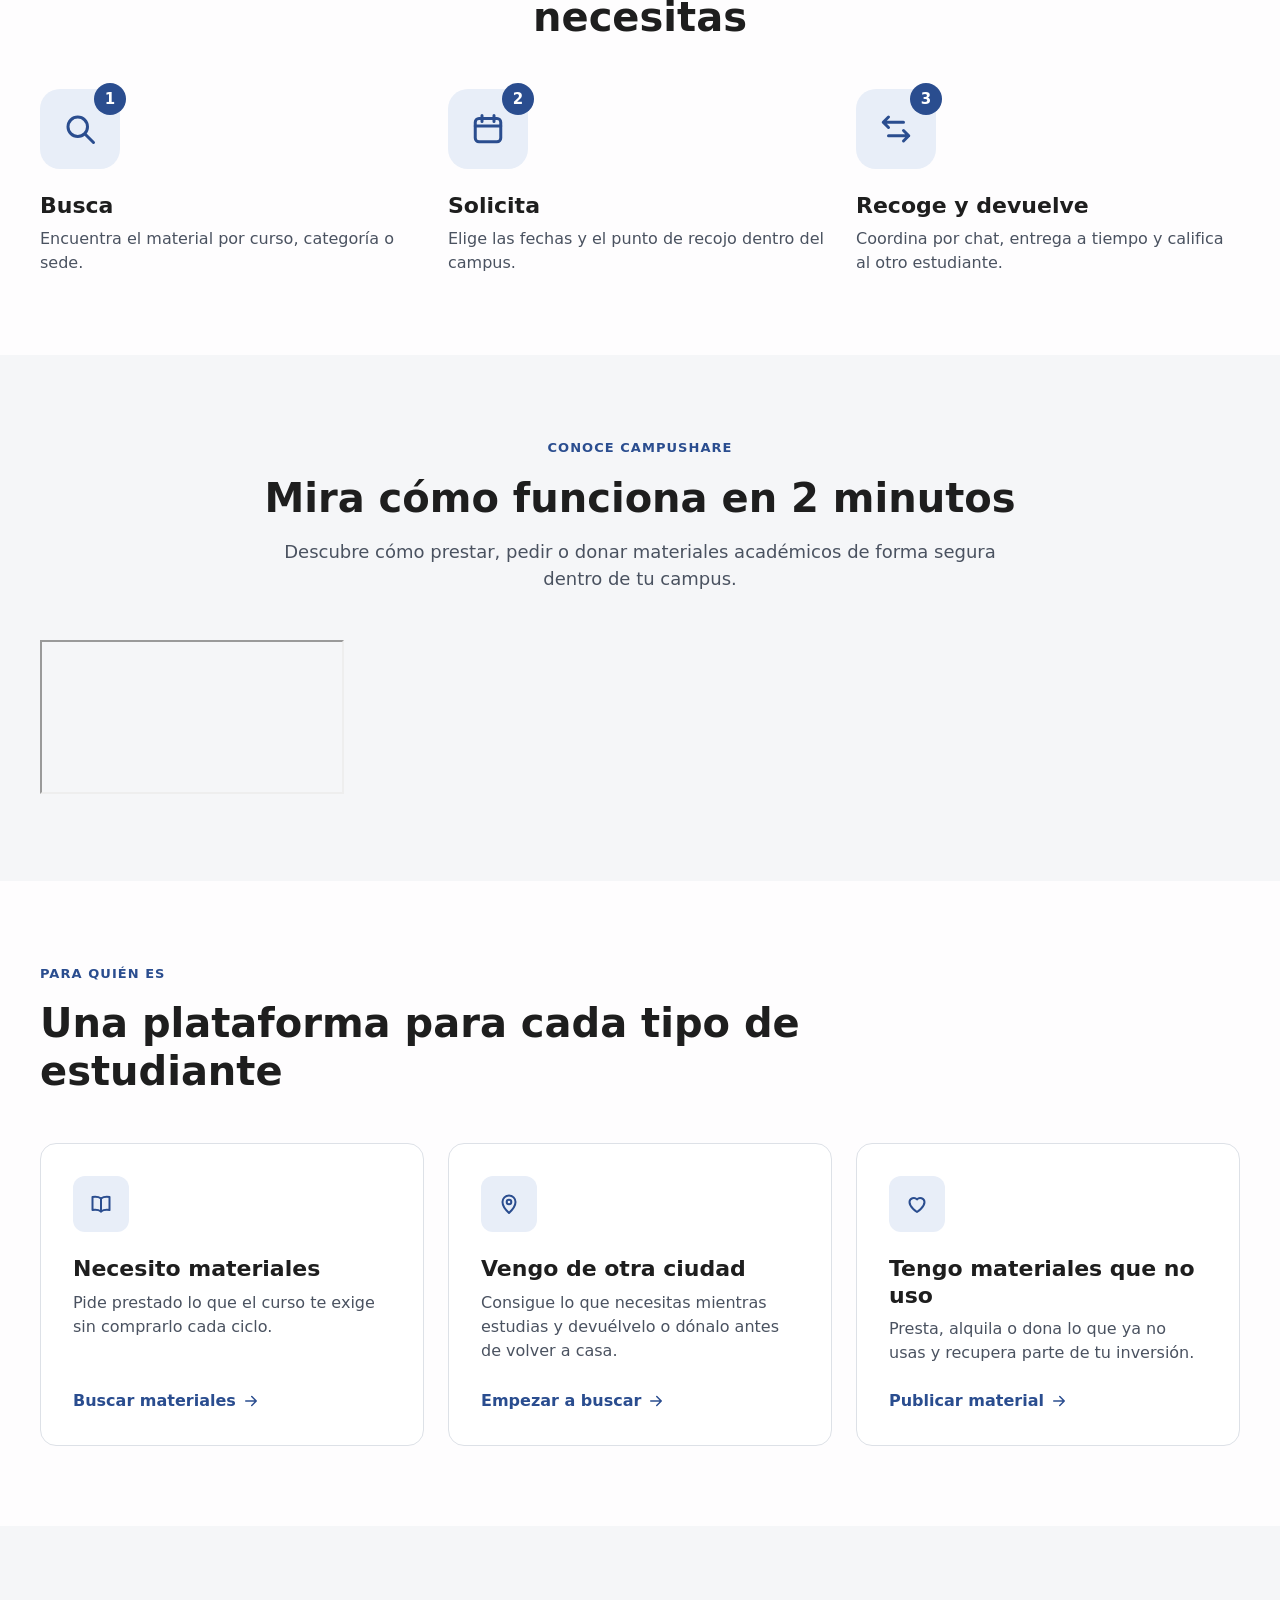
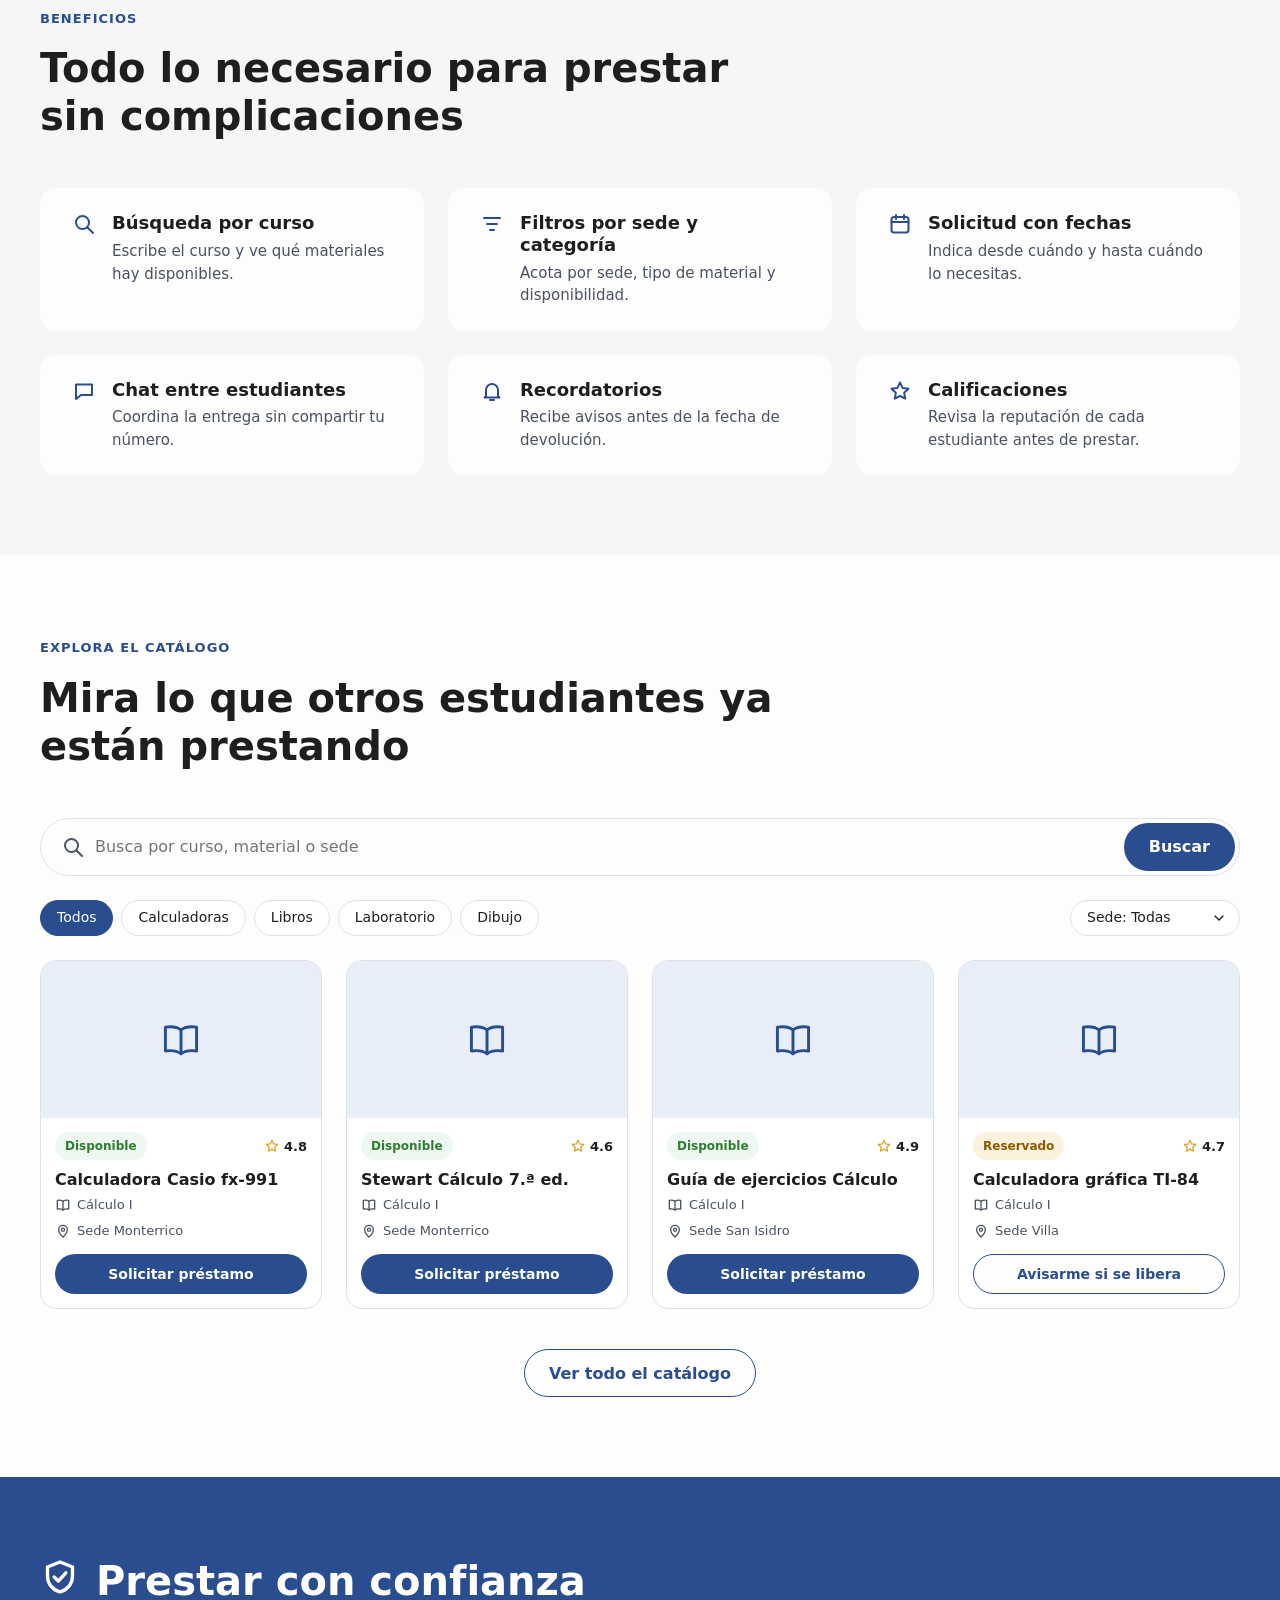
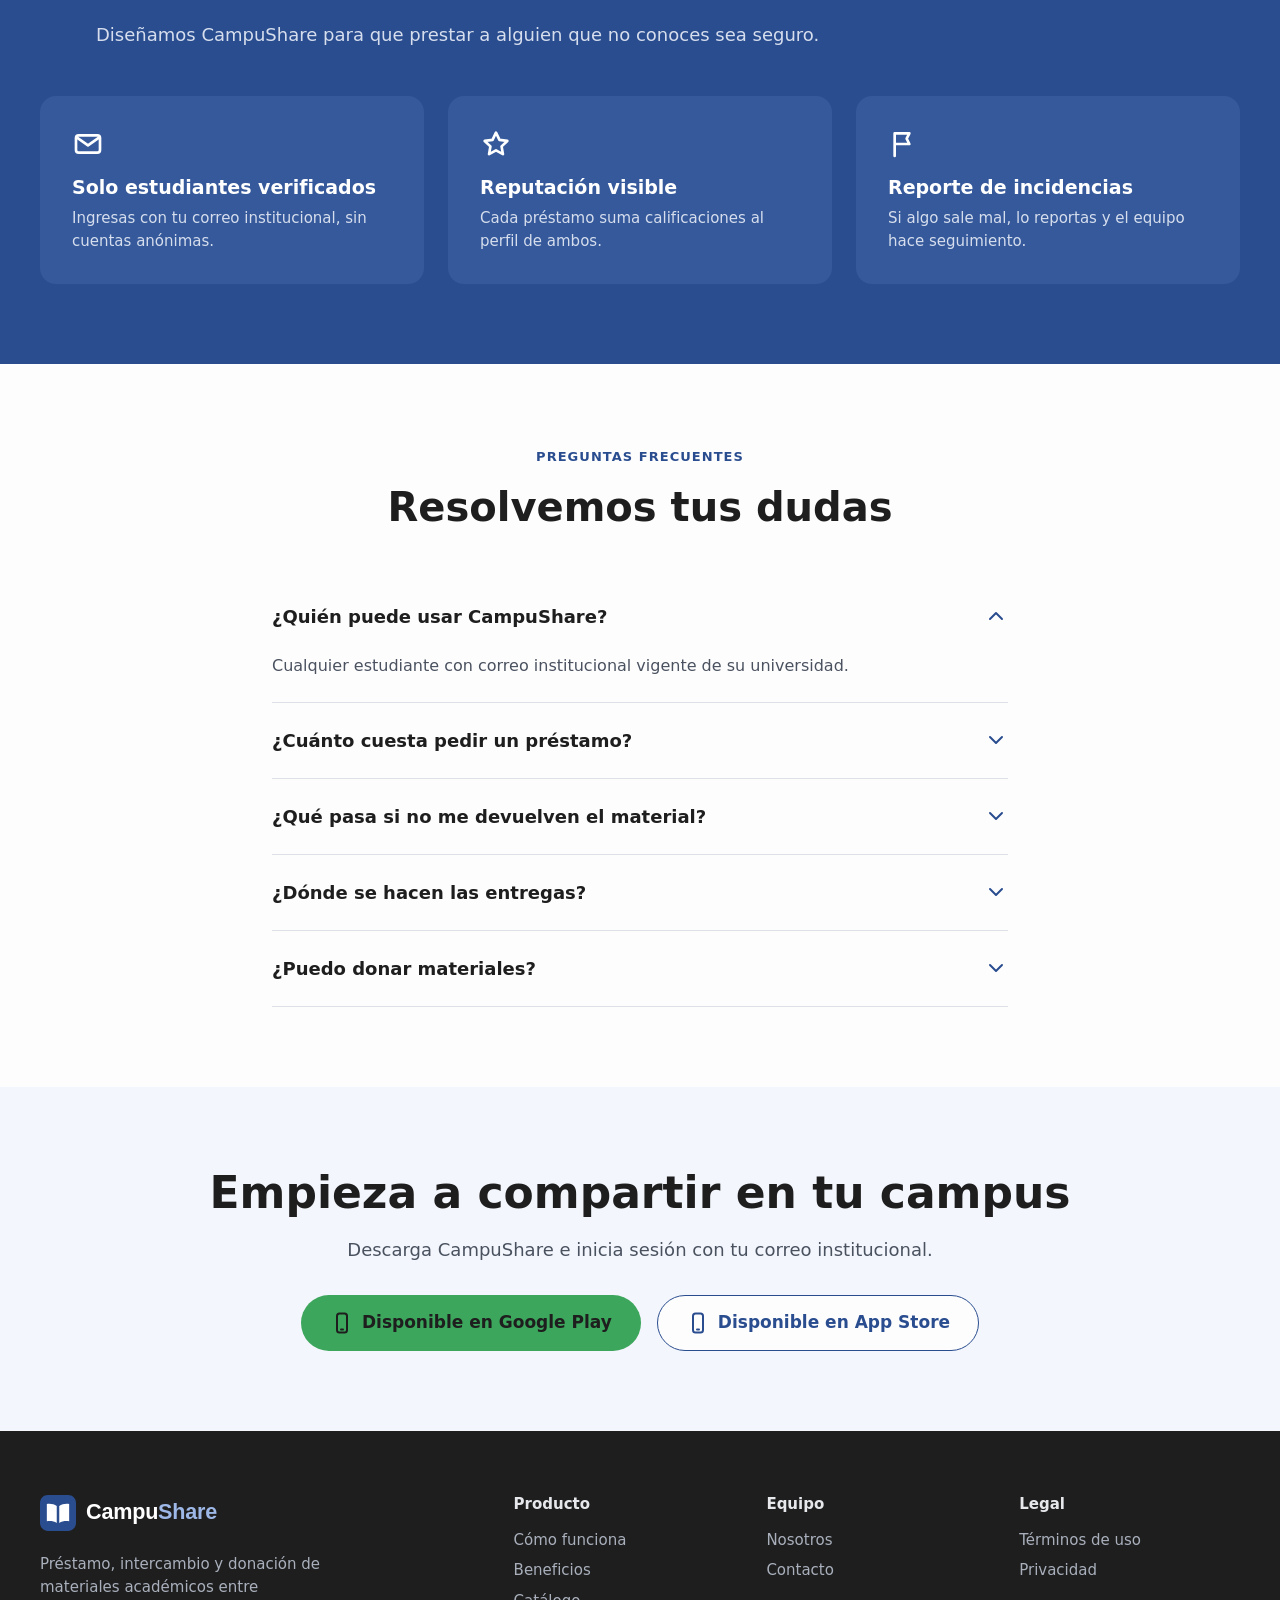
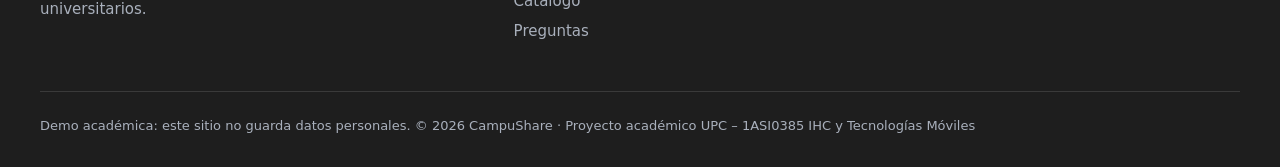
==== commit eee1d699: "Codigo-HTML-Video-Marketing" ====
--- a/index.html
+++ b/index.html
@@ -172,7 +172,29 @@
         </ol>
       </div>
     </section>
-
+    
+    <!-- 04b Video About-the-Product -->
+    <section class="section section--alt" id="product-video" aria-labelledby="video-title">
+      <div class="container">
+        <div class="section__header section__header--center">
+          <span class="eyebrow">Conoce CampuShare</span>
+          <h2 class="section__title" id="video-title">Mira cómo funciona en 2 minutos</h2>
+          <p class="section__lead">Descubre cómo prestar, pedir o donar materiales académicos de forma segura dentro de tu campus.</p>
+        </div>
+
+        <div class="video-frame">
+          <iframe
+            src="https://www.youtube.com/embed/UFVu5SeHEK4"
+            title="Video promocional de CampuShare: Presta, pide o dona materiales académicos en tu campus"
+            loading="lazy"
+            allow="accelerometer; autoplay; clipboard-write; encrypted-media; gyroscope; picture-in-picture; web-share"
+            referrerpolicy="strict-origin-when-cross-origin"
+            allowfullscreen>
+          </iframe>
+        </div>
+      </div>
+    </section>
+    
     <!-- 05 Audience / Segments -->
     <section class="section" id="audience" aria-labelledby="audience-title">
       <div class="container">
--- a/assets/css/styles.css
+++ b/assets/css/styles.css
@@ -0,0 +1,1438 @@
+/* ==========================================================================
+   CampuShare - Landing Page
+   Shared styles: design tokens, base, components and landing sections.
+   Tokens follow the Style Guide defined in Figma (Landing – Mock-ups).
+   ========================================================================== */
+
+/* ---------- 1. Design tokens ---------- */
+:root {
+  /* Colors */
+  --color-primary: #2a4d8f;
+  --color-primary-dark: #213e74;
+  --color-primary-band: #35599a;
+  --color-cta: #3ca65c;
+  --color-cta-dark: #33904f;
+  --color-on-cta: #1e1e1e;
+  --color-bg: #fefdfe;
+  --color-hero: #f3f6fc;
+  --color-surface: #f5f6f8;
+  --color-soft: #e8eef8;
+  --color-border: #dde1e7;
+  --color-text: #1e1e1e;
+  --color-muted: #4a5260;
+  --color-on-primary-muted: #d6deee;
+  --color-success: #2e7d32;
+  --color-success-bg: #eef7f0;
+  --color-warning: #e0a62b;
+  --color-warning-text: #8a5a00;
+  --color-warning-bg: #fbf1dc;
+  --color-error: #a72525;
+  --color-error-bg: #fbe9e9;
+  --color-footer: #1e1e1e;
+  --color-footer-title: #e6e8ec;
+  --color-footer-text: #a9b0bc;
+
+  /* Typography */
+  --font-heading: "Plus Jakarta Sans", "Inter", system-ui, sans-serif;
+  --font-body: "Inter", system-ui, -apple-system, "Segoe UI", sans-serif;
+  --font-logo: "Poppins", "Inter", sans-serif;
+
+  /* Spacing (8 px base) */
+  --space-1: 0.5rem;
+  --space-2: 1rem;
+  --space-3: 1.5rem;
+  --space-4: 2rem;
+  --space-5: 2.5rem;
+  --space-6: 3rem;
+  --space-8: 4rem;
+  --space-12: 6rem;
+
+  /* Radius, shadow, layout */
+  --radius-sm: 0.5rem;
+  --radius-md: 0.75rem;
+  --radius-lg: 1rem;
+  --radius-xl: 1.25rem;
+  --radius-pill: 999px;
+  --shadow-card: 0 1px 2px rgba(30, 30, 30, 0.04), 0 4px 16px rgba(42, 77, 143, 0.06);
+  --shadow-pop: 0 12px 32px rgba(30, 30, 30, 0.18);
+  --container: 75rem; /* 1200 px, 12 columns */
+  --gutter: 1.5rem;
+  --header-height: 5rem;
+}
+
+/* ---------- 2. Base ---------- */
+*,
+*::before,
+*::after {
+  box-sizing: border-box;
+}
+
+html {
+  scroll-behavior: smooth;
+  scroll-padding-top: calc(var(--header-height) + 1rem);
+}
+
+body {
+  margin: 0;
+  font-family: var(--font-body);
+  font-size: 1rem;
+  line-height: 1.5;
+  color: var(--color-text);
+  background-color: var(--color-bg);
+  -webkit-font-smoothing: antialiased;
+}
+
+img,
+svg {
+  display: block;
+  max-width: 100%;
+}
+
+h1,
+h2,
+h3,
+h4 {
+  margin: 0;
+  font-family: var(--font-heading);
+  font-weight: 700;
+  line-height: 1.2;
+}
+
+p {
+  margin: 0;
+}
+
+a {
+  color: var(--color-primary);
+}
+
+button,
+input,
+select,
+textarea {
+  font: inherit;
+  color: inherit;
+}
+
+button {
+  cursor: pointer;
+}
+
+:where(ul[class], ol[class]) {
+  margin: 0;
+  padding: 0;
+  list-style: none;
+}
+
+:focus-visible {
+  outline: 3px solid var(--color-cta);
+  outline-offset: 2px;
+}
+
+[hidden] {
+  display: none !important;
+}
+
+.icon-sprite {
+  position: absolute;
+  width: 0;
+  height: 0;
+  overflow: hidden;
+}
+
+.icon {
+  width: 1.5rem;
+  height: 1.5rem;
+  flex-shrink: 0;
+  fill: none;
+  stroke: currentColor;
+  stroke-width: 2;
+  stroke-linecap: round;
+  stroke-linejoin: round;
+}
+
+.icon--sm {
+  width: 1.125rem;
+  height: 1.125rem;
+}
+
+.icon--lg {
+  width: 2rem;
+  height: 2rem;
+}
+
+.visually-hidden {
+  position: absolute !important;
+  width: 1px;
+  height: 1px;
+  padding: 0;
+  margin: -1px;
+  overflow: hidden;
+  clip: rect(0, 0, 0, 0);
+  white-space: nowrap;
+  border: 0;
+}
+
+.skip-link {
+  position: absolute;
+  top: -100px;
+  left: var(--space-2);
+  z-index: 100;
+  padding: var(--space-1) var(--space-2);
+  background: var(--color-primary);
+  color: #fff;
+  border-radius: var(--radius-sm);
+}
+
+.skip-link:focus {
+  top: var(--space-2);
+}
+
+.container {
+  width: 100%;
+  max-width: calc(var(--container) + 2 * var(--gutter));
+  margin-inline: auto;
+  padding-inline: var(--gutter);
+}
+
+/* ---------- 3. Components ---------- */
+
+/* Logo */
+.logo {
+  display: inline-flex;
+  align-items: center;
+  gap: 0.625rem;
+  text-decoration: none;
+  font-family: var(--font-logo);
+  font-weight: 600;
+  font-size: 1.35rem;
+  letter-spacing: -0.01em;
+  color: var(--color-text);
+}
+
+.logo img {
+  width: 2.25rem;
+  height: 2.25rem;
+}
+
+.logo__accent {
+  color: var(--color-primary);
+}
+
+.logo--light {
+  color: #fff;
+}
+
+.logo--light .logo__accent {
+  color: #9db7e6;
+}
+
+/* Buttons */
+.btn {
+  display: inline-flex;
+  align-items: center;
+  justify-content: center;
+  gap: var(--space-1);
+  min-height: 3rem;
+  padding: 0.75rem 1.5rem;
+  border: 1.5px solid transparent;
+  border-radius: var(--radius-pill);
+  font-weight: 600;
+  font-size: 1rem;
+  line-height: 1.2;
+  text-decoration: none;
+  white-space: nowrap;
+  transition: background-color 0.2s ease, color 0.2s ease, border-color 0.2s ease, transform 0.2s ease;
+}
+
+.btn:active {
+  transform: translateY(1px);
+}
+
+.btn--cta {
+  background: var(--color-cta);
+  color: var(--color-on-cta);
+}
+
+.btn--cta:hover {
+  background: var(--color-cta-dark);
+}
+
+.btn--primary {
+  background: var(--color-primary);
+  color: #fff;
+}
+
+.btn--primary:hover {
+  background: var(--color-primary-dark);
+}
+
+.btn--secondary {
+  background: var(--color-bg);
+  color: var(--color-primary);
+  border-color: var(--color-primary);
+}
+
+.btn--secondary:hover {
+  background: var(--color-soft);
+}
+
+.btn--danger {
+  background: var(--color-error);
+  color: #fff;
+}
+
+.btn--danger:hover {
+  background: #8c1e1e;
+}
+
+.btn--ghost {
+  background: transparent;
+  color: var(--color-primary);
+}
+
+.btn--ghost:hover {
+  background: var(--color-soft);
+}
+
+.btn--lg {
+  min-height: 3.5rem;
+  padding-inline: 1.75rem;
+  font-size: 1.0625rem;
+}
+
+.btn--sm {
+  min-height: 2.5rem;
+  padding: 0.5rem 1rem;
+  font-size: 0.875rem;
+}
+
+.btn--block {
+  width: 100%;
+}
+
+.btn[disabled],
+.btn[aria-disabled="true"] {
+  opacity: 0.55;
+  cursor: not-allowed;
+}
+
+/* Eyebrow, chips and badges */
+.eyebrow {
+  display: inline-block;
+  margin-bottom: var(--space-2);
+  font-size: 0.8125rem;
+  font-weight: 600;
+  letter-spacing: 0.08em;
+  text-transform: uppercase;
+  color: var(--color-primary);
+}
+
+.eyebrow--pill {
+  padding: 0.375rem 0.875rem;
+  background: var(--color-soft);
+  border-radius: var(--radius-pill);
+  letter-spacing: 0;
+  text-transform: none;
+}
+
+.chip {
+  display: inline-flex;
+  align-items: center;
+  gap: 0.375rem;
+  min-height: 2.25rem;
+  padding: 0.375rem 1rem;
+  border: 1px solid var(--color-border);
+  border-radius: var(--radius-pill);
+  background: #fff;
+  font-size: 0.875rem;
+  font-weight: 500;
+  color: var(--color-text);
+  transition: background-color 0.2s ease, color 0.2s ease;
+}
+
+.chip:hover {
+  border-color: var(--color-primary);
+}
+
+.chip[aria-pressed="true"],
+.chip.is-active {
+  background: var(--color-primary);
+  border-color: var(--color-primary);
+  color: #fff;
+}
+
+.badge {
+  display: inline-flex;
+  align-items: center;
+  gap: 0.25rem;
+  padding: 0.125rem 0.625rem;
+  border-radius: var(--radius-pill);
+  font-size: 0.75rem;
+  font-weight: 600;
+  line-height: 1.5rem;
+  white-space: nowrap;
+}
+
+.badge--ok {
+  background: var(--color-success-bg);
+  color: var(--color-success);
+}
+
+.badge--warn {
+  background: var(--color-warning-bg);
+  color: var(--color-warning-text);
+}
+
+.badge--info {
+  background: var(--color-soft);
+  color: var(--color-primary);
+}
+
+.badge--err {
+  background: var(--color-error-bg);
+  color: var(--color-error);
+}
+
+.badge--mute {
+  background: var(--color-surface);
+  color: var(--color-muted);
+}
+
+.rating {
+  display: inline-flex;
+  align-items: center;
+  gap: 0.25rem;
+  font-size: 0.8125rem;
+  font-weight: 600;
+}
+
+.rating .icon {
+  width: 1rem;
+  height: 1rem;
+  color: var(--color-warning);
+}
+
+/* Proximity indicator (HU030): color + text */
+.proximity {
+  display: inline-flex;
+  align-items: center;
+  gap: 0.375rem;
+  font-size: 0.75rem;
+  font-weight: 500;
+  color: var(--color-muted);
+}
+
+.proximity::before {
+  content: "";
+  width: 0.625rem;
+  height: 0.625rem;
+  border-radius: 50%;
+  background: currentColor;
+  flex-shrink: 0;
+}
+
+.proximity--near::before {
+  background: var(--color-success);
+}
+
+.proximity--mid::before {
+  background: var(--color-warning);
+}
+
+.proximity--far::before {
+  background: var(--color-error);
+}
+
+/* Material card (landing + app) */
+.material-card {
+  display: flex;
+  flex-direction: column;
+  background: #fff;
+  border: 1px solid var(--color-border);
+  border-radius: var(--radius-lg);
+  overflow: hidden;
+  transition: box-shadow 0.2s ease, transform 0.2s ease;
+}
+
+.material-card:hover {
+  box-shadow: var(--shadow-card);
+  transform: translateY(-2px);
+}
+
+.material-card__media {
+  display: grid;
+  place-items: center;
+  aspect-ratio: 16 / 9;
+  background: var(--color-soft);
+  color: var(--color-primary);
+}
+
+.material-card__media .icon {
+  width: 2.75rem;
+  height: 2.75rem;
+  stroke-width: 1.6;
+}
+
+.material-card__media img {
+  width: 100%;
+  height: 100%;
+  object-fit: cover;
+}
+
+.material-card__body {
+  display: flex;
+  flex-direction: column;
+  gap: 0.375rem;
+  flex: 1;
+  padding: 0.875rem;
+}
+
+.material-card__top {
+  display: flex;
+  align-items: center;
+  justify-content: space-between;
+  gap: var(--space-1);
+}
+
+.material-card__title {
+  font-size: 1rem;
+  margin-top: 0.25rem;
+}
+
+.material-card__meta {
+  display: flex;
+  align-items: center;
+  gap: 0.375rem;
+  font-size: 0.8125rem;
+  color: var(--color-muted);
+}
+
+.material-card__meta .icon {
+  width: 1rem;
+  height: 1rem;
+}
+
+.material-card__actions {
+  margin-top: auto;
+  padding-top: 0.5rem;
+}
+
+/* Section titles */
+.section {
+  padding-block: 5rem;
+}
+
+.section--alt {
+  background: var(--color-surface);
+}
+
+.section__header {
+  max-width: 48rem;
+  margin-bottom: var(--space-6);
+}
+
+.section__header--center {
+  margin-inline: auto;
+  text-align: center;
+}
+
+.section__title {
+  font-size: clamp(1.75rem, 1.2rem + 2vw, 2.5rem);
+}
+
+.section__lead {
+  margin-top: var(--space-2);
+  font-size: 1.125rem;
+  color: var(--color-muted);
+}
+
+/* ---------- 4. Landing: header ---------- */
+.site-header {
+  position: sticky;
+  top: 0;
+  z-index: 50;
+  background: rgba(254, 253, 254, 0.96);
+  border-bottom: 1px solid var(--color-border);
+  backdrop-filter: blur(8px);
+}
+
+.site-header__inner {
+  display: flex;
+  align-items: center;
+  justify-content: space-between;
+  gap: var(--space-3);
+  min-height: var(--header-height);
+}
+
+.site-nav {
+  display: flex;
+  align-items: center;
+  gap: var(--space-5);
+}
+
+.site-nav__list {
+  display: flex;
+  gap: var(--space-5);
+}
+
+.site-nav__link {
+  font-weight: 500;
+  color: var(--color-text);
+  text-decoration: none;
+}
+
+.site-nav__link:hover {
+  color: var(--color-primary);
+}
+
+.site-nav__actions {
+  display: flex;
+  align-items: center;
+  gap: var(--space-1);
+}
+
+.menu-toggle {
+  display: none;
+  width: 3rem;
+  height: 3rem;
+  align-items: center;
+  justify-content: center;
+  border: 0;
+  border-radius: var(--radius-md);
+  background: transparent;
+}
+
+/* ---------- 5. Landing: hero ---------- */
+.hero {
+  background: var(--color-hero);
+  padding-block: var(--space-8);
+  overflow: hidden;
+}
+
+.hero__inner {
+  display: flex;
+  align-items: center;
+  gap: var(--space-6);
+}
+
+.hero__content {
+  flex: 1 1 56%;
+}
+
+.hero__title {
+  margin-top: var(--space-1);
+  font-size: clamp(2rem, 1.2rem + 3.4vw, 3.25rem);
+  line-height: 1.15;
+}
+
+.hero__lead {
+  max-width: 34rem;
+  margin-top: var(--space-3);
+  font-size: 1.125rem;
+  line-height: 1.55;
+  color: var(--color-muted);
+}
+
+.hero__actions {
+  display: flex;
+  flex-wrap: wrap;
+  gap: var(--space-2);
+  margin-top: var(--space-4);
+}
+
+.hero__note {
+  display: flex;
+  align-items: center;
+  gap: var(--space-1);
+  margin-top: var(--space-3);
+  font-size: 0.875rem;
+  font-weight: 500;
+  color: var(--color-muted);
+}
+
+.hero__note .icon {
+  color: var(--color-success);
+  width: 1.25rem;
+  height: 1.25rem;
+}
+
+.hero__visual {
+  position: relative;
+  flex: 1 1 44%;
+  display: flex;
+  justify-content: center;
+  padding-block: var(--space-2);
+}
+
+.hero__visual::before {
+  content: "";
+  position: absolute;
+  top: 50%;
+  left: 50%;
+  width: 26rem;
+  height: 26rem;
+  max-width: 100%;
+  aspect-ratio: 1;
+  transform: translate(-50%, -50%);
+  border-radius: 50%;
+  background: var(--color-soft);
+}
+
+/* Phone mock-up built with HTML/CSS */
+.phone {
+  position: relative;
+  width: 17.5rem;
+  padding: 0.625rem;
+  background: #1e1e1e;
+  border-radius: 2.5rem;
+  box-shadow: var(--shadow-pop);
+}
+
+.phone__screen {
+  position: relative;
+  display: flex;
+  flex-direction: column;
+  min-height: 34rem;
+  padding: 3rem 0.875rem 0;
+  background: var(--color-bg);
+  border-radius: 2rem;
+  overflow: hidden;
+}
+
+.phone__screen::before {
+  content: "";
+  position: absolute;
+  top: 0.5rem;
+  left: 50%;
+  width: 5.625rem;
+  height: 1.375rem;
+  transform: translateX(-50%);
+  background: #1e1e1e;
+  border-radius: var(--radius-pill);
+}
+
+.phone__title {
+  font-family: var(--font-heading);
+  font-size: 1.25rem;
+  font-weight: 700;
+}
+
+.phone__search {
+  display: flex;
+  align-items: center;
+  gap: 0.5rem;
+  margin-top: 0.75rem;
+  padding: 0.5rem 0.75rem;
+  background: var(--color-surface);
+  border: 1px solid var(--color-border);
+  border-radius: var(--radius-pill);
+  font-size: 0.75rem;
+  color: var(--color-muted);
+}
+
+.phone__search .icon {
+  width: 1.125rem;
+  height: 1.125rem;
+}
+
+.phone__chips {
+  display: flex;
+  gap: 0.375rem;
+  margin-top: 0.75rem;
+}
+
+.phone__chip {
+  padding: 0.25rem 0.625rem;
+  border: 1px solid var(--color-border);
+  border-radius: var(--radius-pill);
+  font-size: 0.6875rem;
+  font-weight: 500;
+}
+
+.phone__chip--active {
+  background: var(--color-primary);
+  border-color: var(--color-primary);
+  color: #fff;
+}
+
+.phone__list {
+  display: flex;
+  flex-direction: column;
+  gap: 0.5rem;
+  margin-top: 0.75rem;
+}
+
+.phone__item {
+  display: flex;
+  gap: 0.75rem;
+  padding: 0.5rem;
+  border: 1px solid var(--color-border);
+  border-radius: var(--radius-md);
+  background: #fff;
+}
+
+.phone__thumb {
+  display: grid;
+  place-items: center;
+  width: 4rem;
+  height: 4rem;
+  border-radius: var(--radius-sm);
+  background: var(--color-soft);
+  color: var(--color-primary);
+}
+
+.phone__item-title {
+  font-size: 0.75rem;
+  font-weight: 600;
+}
+
+.phone__item-meta {
+  font-size: 0.6875rem;
+  color: var(--color-muted);
+}
+
+.phone__item .badge {
+  margin-top: 0.25rem;
+  font-size: 0.625rem;
+  line-height: 1.25rem;
+}
+
+.phone__tabbar {
+  display: flex;
+  justify-content: space-around;
+  margin: auto -0.875rem 0;
+  padding: 0.5rem 0 0.75rem;
+  background: #fff;
+  border-top: 1px solid var(--color-border);
+  font-size: 0.625rem;
+  font-weight: 500;
+  color: var(--color-muted);
+}
+
+.phone__tab {
+  display: flex;
+  flex-direction: column;
+  align-items: center;
+  gap: 0.125rem;
+}
+
+.phone__tab .icon {
+  width: 1.25rem;
+  height: 1.25rem;
+}
+
+.phone__tab--active {
+  color: var(--color-primary);
+  font-weight: 600;
+}
+
+/* ---------- 6. Landing: problem stats ---------- */
+.stats {
+  display: grid;
+  grid-template-columns: repeat(3, 1fr);
+  gap: var(--space-3);
+}
+
+.stat {
+  padding: var(--space-4);
+  background: var(--color-surface);
+  border-radius: var(--radius-lg);
+}
+
+.stat__value {
+  display: block;
+  font-family: var(--font-heading);
+  font-size: 3rem;
+  font-weight: 700;
+  line-height: 1.1;
+  color: var(--color-primary);
+}
+
+.stat__text {
+  margin-top: var(--space-2);
+  color: var(--color-muted);
+}
+
+.source-note {
+  margin-top: var(--space-3);
+  font-size: 0.75rem;
+  color: var(--color-muted);
+}
+
+/* ---------- 7. Landing: steps ---------- */
+.steps {
+  display: grid;
+  grid-template-columns: repeat(3, 1fr);
+  gap: var(--space-3);
+  counter-reset: step;
+}
+
+.step {
+  position: relative;
+}
+
+.step__icon {
+  position: relative;
+  display: grid;
+  place-items: center;
+  width: 5rem;
+  height: 5rem;
+  border-radius: var(--radius-xl);
+  background: var(--color-soft);
+  color: var(--color-primary);
+}
+
+.step__icon .icon {
+  width: 2.25rem;
+  height: 2.25rem;
+}
+
+.step__number {
+  position: absolute;
+  top: -0.375rem;
+  right: -0.375rem;
+  display: grid;
+  place-items: center;
+  width: 2rem;
+  height: 2rem;
+  border-radius: 50%;
+  background: var(--color-primary);
+  color: #fff;
+  font-size: 0.9375rem;
+  font-weight: 600;
+}
+
+.step__title {
+  margin-top: var(--space-3);
+  font-size: 1.375rem;
+}
+
+.step__text {
+  margin-top: var(--space-1);
+  color: var(--color-muted);
+}
+
+/* ---------- 8. Landing: segments ---------- */
+.segments {
+  display: grid;
+  grid-template-columns: repeat(3, 1fr);
+  gap: var(--space-3);
+}
+
+.segment {
+  display: flex;
+  flex-direction: column;
+  padding: var(--space-4);
+  border: 1px solid var(--color-border);
+  border-radius: var(--radius-lg);
+  background: #fff;
+}
+
+.segment__icon {
+  display: grid;
+  place-items: center;
+  width: 3.5rem;
+  height: 3.5rem;
+  border-radius: var(--radius-md);
+  background: var(--color-soft);
+  color: var(--color-primary);
+}
+
+.segment__title {
+  margin-top: var(--space-3);
+  font-size: 1.375rem;
+}
+
+.segment__text {
+  margin-top: var(--space-1);
+  margin-bottom: var(--space-3);
+  color: var(--color-muted);
+}
+
+.text-link {
+  display: inline-flex;
+  align-items: center;
+  gap: 0.375rem;
+  margin-top: auto;
+  font-weight: 600;
+  text-decoration: none;
+}
+
+.text-link:hover {
+  text-decoration: underline;
+}
+
+.text-link .icon {
+  width: 1.125rem;
+  height: 1.125rem;
+}
+
+/* ---------- 9. Landing: benefits ---------- */
+.features {
+  display: grid;
+  grid-template-columns: repeat(3, 1fr);
+  gap: var(--space-3);
+}
+
+.feature {
+  display: flex;
+  gap: var(--space-2);
+  padding: var(--space-3) var(--space-4);
+  background: var(--color-bg);
+  border-radius: var(--radius-lg);
+}
+
+.feature__icon {
+  color: var(--color-primary);
+}
+
+.feature__title {
+  font-size: 1.125rem;
+}
+
+.feature__text {
+  margin-top: 0.375rem;
+  font-size: 0.9375rem;
+  color: var(--color-muted);
+}
+
+/* ---------- 10. Landing: catalog preview ---------- */
+.catalog-preview__toolbar {
+  display: flex;
+  flex-wrap: wrap;
+  gap: var(--space-2);
+  margin-bottom: var(--space-3);
+}
+
+.search-field {
+  display: flex;
+  align-items: center;
+  gap: var(--space-1);
+  flex: 1 1 32rem;
+  min-width: 0;
+  min-height: 3.5rem;
+  padding: 0.25rem 0.25rem 0.25rem 1.25rem;
+  background: var(--color-bg);
+  border: 1px solid var(--color-border);
+  border-radius: var(--radius-pill);
+}
+
+.search-field:focus-within {
+  border-color: var(--color-primary);
+  box-shadow: 0 0 0 3px var(--color-soft);
+}
+
+.search-field input {
+  flex: 1;
+  width: 100%;
+  min-width: 0;
+  border: 0;
+  background: transparent;
+  outline: none;
+  font-size: 1rem;
+}
+
+.search-field .icon {
+  color: var(--color-muted);
+}
+
+.chip-row {
+  position: relative;
+  display: flex;
+  flex-wrap: wrap;
+  align-items: center;
+  gap: var(--space-1);
+}
+
+.chip-row__end {
+  margin-left: auto;
+}
+
+.select {
+  min-height: 2.25rem;
+  padding: 0.375rem 2rem 0.375rem 1rem;
+  border: 1px solid var(--color-border);
+  border-radius: var(--radius-pill);
+  background: #fff url("data:image/svg+xml,%3Csvg xmlns='http://www.w3.org/2000/svg' viewBox='0 0 24 24' fill='none' stroke='%231e1e1e' stroke-width='2' stroke-linecap='round'%3E%3Cpath d='M6 9l6 6 6-6'/%3E%3C/svg%3E") no-repeat right 0.75rem center / 1rem;
+  font-size: 0.875rem;
+  font-weight: 500;
+  appearance: none;
+}
+
+.catalog-grid {
+  display: grid;
+  grid-template-columns: repeat(4, 1fr);
+  gap: var(--space-3);
+  margin-top: var(--space-3);
+}
+
+.catalog-preview__more {
+  display: flex;
+  justify-content: center;
+  margin-top: var(--space-5);
+}
+
+.empty-state {
+  grid-column: 1 / -1;
+  padding: var(--space-5);
+  text-align: center;
+  color: var(--color-muted);
+  background: var(--color-surface);
+  border-radius: var(--radius-lg);
+}
+
+/* ---------- 11. Landing: trust band ---------- */
+.trust {
+  background: var(--color-primary);
+  color: #fff;
+}
+
+.trust__header {
+  display: flex;
+  align-items: flex-start;
+  gap: var(--space-2);
+}
+
+.trust__header .icon {
+  width: 2.5rem;
+  height: 2.5rem;
+}
+
+.trust__lead {
+  margin-top: var(--space-2);
+  font-size: 1.125rem;
+  color: var(--color-on-primary-muted);
+}
+
+.trust__grid {
+  display: grid;
+  grid-template-columns: repeat(3, 1fr);
+  gap: var(--space-3);
+  margin-top: var(--space-6);
+}
+
+.trust-card {
+  padding: var(--space-4);
+  background: var(--color-primary-band);
+  border-radius: var(--radius-lg);
+}
+
+.trust-card__title {
+  margin-top: var(--space-2);
+  font-size: 1.1875rem;
+}
+
+.trust-card__text {
+  margin-top: var(--space-1);
+  font-size: 0.9375rem;
+  color: var(--color-on-primary-muted);
+}
+
+/* ---------- 12. Landing: FAQ (native details/summary) ---------- */
+.faq {
+  max-width: 46rem;
+  margin-inline: auto;
+}
+
+.faq__item {
+  border-bottom: 1px solid var(--color-border);
+}
+
+.faq__question {
+  display: flex;
+  align-items: center;
+  justify-content: space-between;
+  gap: var(--space-2);
+  padding-block: var(--space-3);
+  font-size: 1.125rem;
+  font-weight: 600;
+  list-style: none;
+  cursor: pointer;
+}
+
+.faq__question::-webkit-details-marker {
+  display: none;
+}
+
+.faq__question .icon {
+  color: var(--color-primary);
+  transition: transform 0.2s ease;
+}
+
+.faq__item[open] .faq__question .icon {
+  transform: rotate(180deg);
+}
+
+.faq__answer {
+  padding-bottom: var(--space-3);
+  color: var(--color-muted);
+}
+
+/* ---------- 13. Landing: final CTA ---------- */
+.cta-final {
+  background: var(--color-hero);
+  text-align: center;
+}
+
+.cta-final__title {
+  font-size: clamp(1.75rem, 1.1rem + 2.4vw, 2.75rem);
+}
+
+.cta-final__actions {
+  display: flex;
+  flex-wrap: wrap;
+  justify-content: center;
+  gap: var(--space-2);
+  margin-top: var(--space-4);
+}
+
+/* ---------- 14. Footer ---------- */
+.site-footer {
+  padding-block: var(--space-8) var(--space-4);
+  background: var(--color-footer);
+  color: var(--color-footer-text);
+  font-size: 0.9375rem;
+}
+
+.site-footer__grid {
+  display: grid;
+  grid-template-columns: 2fr 1fr 1fr 1fr;
+  gap: var(--space-4);
+}
+
+.site-footer__about {
+  margin-top: var(--space-2);
+  max-width: 20rem;
+}
+
+.site-footer__title {
+  margin-bottom: var(--space-2);
+  font-family: var(--font-body);
+  font-size: 0.9375rem;
+  font-weight: 600;
+  color: var(--color-footer-title);
+}
+
+.site-footer__links {
+  display: flex;
+  flex-direction: column;
+  gap: 0.5rem;
+}
+
+.site-footer__links a {
+  color: var(--color-footer-text);
+  text-decoration: none;
+}
+
+.site-footer__links a:hover {
+  color: #fff;
+  text-decoration: underline;
+}
+
+.site-footer__bottom {
+  margin-top: var(--space-6);
+  padding-top: var(--space-3);
+  border-top: 1px solid #3a3a3a;
+  font-size: 0.8125rem;
+}
+
+/* ---------- 15. Toast (shared feedback) ---------- */
+.toast-region {
+  position: fixed;
+  left: 1rem;
+  right: 1rem;
+  bottom: var(--space-3);
+  z-index: 200;
+  display: flex;
+  flex-direction: column;
+  gap: var(--space-1);
+  max-width: 28rem;
+  margin-inline: auto;
+  pointer-events: none;
+}
+
+.toast {
+  display: flex;
+  align-items: flex-start;
+  gap: var(--space-1);
+  padding: 0.875rem 1rem;
+  background: var(--color-text);
+  color: #fff;
+  border-radius: var(--radius-md);
+  box-shadow: var(--shadow-pop);
+  font-size: 0.9375rem;
+  animation: toast-in 0.25s ease;
+}
+
+.toast .icon {
+  color: #7fd39a;
+}
+
+.toast--error .icon {
+  color: #ff9b9b;
+}
+
+@keyframes toast-in {
+  from {
+    opacity: 0;
+    transform: translateY(8px);
+  }
+  to {
+    opacity: 1;
+    transform: translateY(0);
+  }
+}
+
+/* ---------- 16. Responsive (tablet <= 1024 px, mobile <= 768 px) ---------- */
+@media (max-width: 64rem) {
+  .site-nav__list {
+    gap: var(--space-3);
+  }
+
+  .catalog-grid {
+    grid-template-columns: repeat(2, 1fr);
+  }
+
+  .features {
+    grid-template-columns: repeat(2, 1fr);
+  }
+}
+
+@media (max-width: 48rem) {
+  :root {
+    --gutter: 1rem;
+    --header-height: 4rem;
+  }
+
+  .section {
+    padding-block: 3.5rem;
+  }
+
+  .section__header {
+    margin-bottom: var(--space-4);
+  }
+
+  .stat {
+    padding: var(--space-3);
+  }
+
+  .stat__value {
+    font-size: 2.5rem;
+  }
+
+  .segment,
+  .trust-card {
+    padding: var(--space-3);
+  }
+
+  .feature {
+    padding: var(--space-3);
+  }
+
+  .menu-toggle {
+    display: inline-flex;
+  }
+
+  .site-nav {
+    position: absolute;
+    top: 100%;
+    left: 0;
+    right: 0;
+    display: none;
+    flex-direction: column;
+    align-items: stretch;
+    gap: var(--space-3);
+    padding: var(--space-3) var(--gutter) var(--space-4);
+    background: var(--color-bg);
+    border-bottom: 1px solid var(--color-border);
+    box-shadow: var(--shadow-card);
+  }
+
+  .site-nav.is-open {
+    display: flex;
+  }
+
+  .site-nav__list {
+    flex-direction: column;
+    gap: 0;
+  }
+
+  .site-nav__link {
+    display: block;
+    padding-block: 0.75rem;
+    font-size: 1.0625rem;
+  }
+
+  .site-nav__actions {
+    flex-direction: column;
+    align-items: stretch;
+  }
+
+  .hero {
+    padding-block: var(--space-5) var(--space-6);
+  }
+
+  .hero__inner {
+    flex-direction: column;
+    align-items: stretch;
+  }
+
+  .hero__actions .btn {
+    width: 100%;
+  }
+
+  .hero__visual::before {
+    width: 20rem;
+    height: 20rem;
+  }
+
+  .stats,
+  .steps,
+  .segments,
+  .features,
+  .trust__grid {
+    grid-template-columns: 1fr;
+  }
+
+  .catalog-grid {
+    grid-template-columns: 1fr;
+  }
+
+  .chip-row {
+    flex-wrap: nowrap;
+    overflow-x: auto;
+    padding-bottom: 0.25rem;
+    scrollbar-width: none;
+  }
+
+  .chip-row .chip {
+    flex-shrink: 0;
+  }
+
+  .chip-row__end {
+    margin-left: 0;
+  }
+
+  .cta-final__actions .btn {
+    width: 100%;
+  }
+
+  .site-footer__grid {
+    grid-template-columns: 1fr 1fr;
+  }
+
+  .site-footer__brand {
+    grid-column: 1 / -1;
+  }
+}
+
+@media (prefers-reduced-motion: reduce) {
+  *,
+  *::before,
+  *::after {
+    animation-duration: 0.01ms !important;
+    transition-duration: 0.01ms !important;
+    scroll-behavior: auto !important;
+  }
+}
